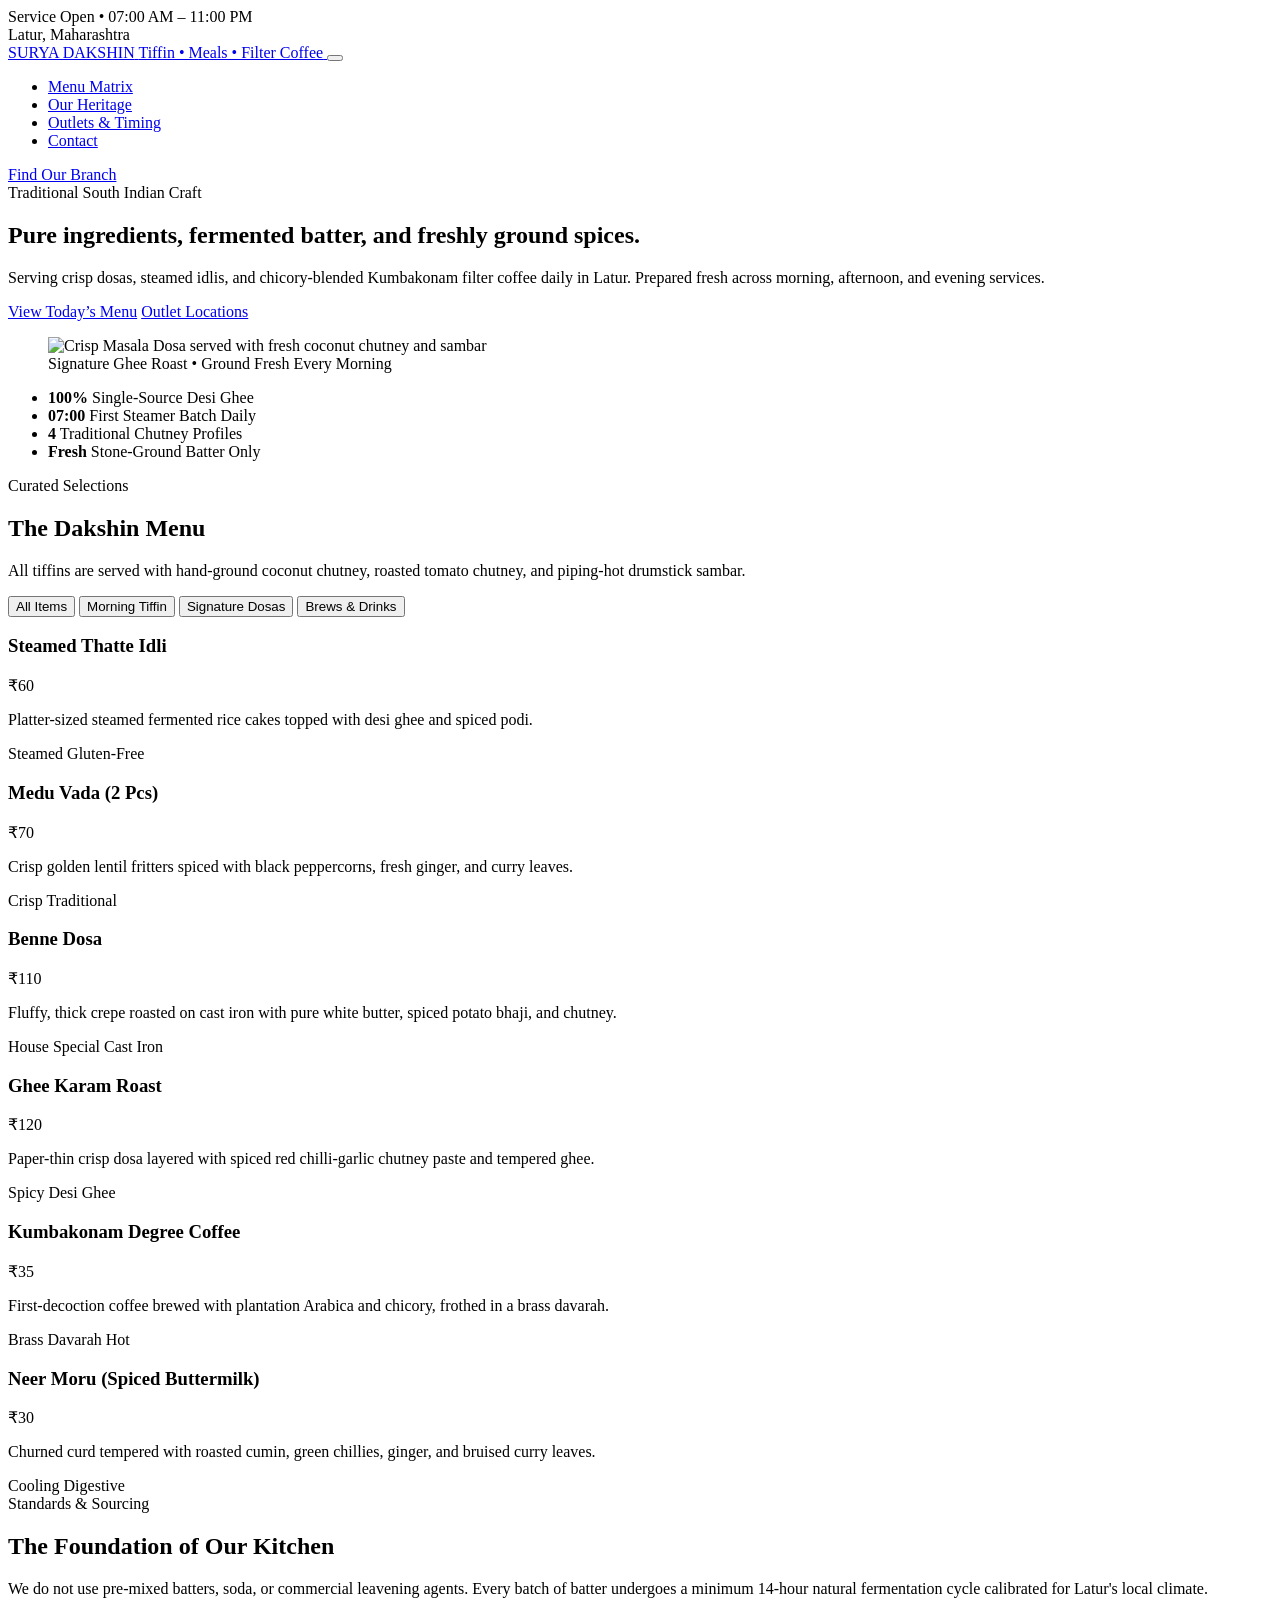
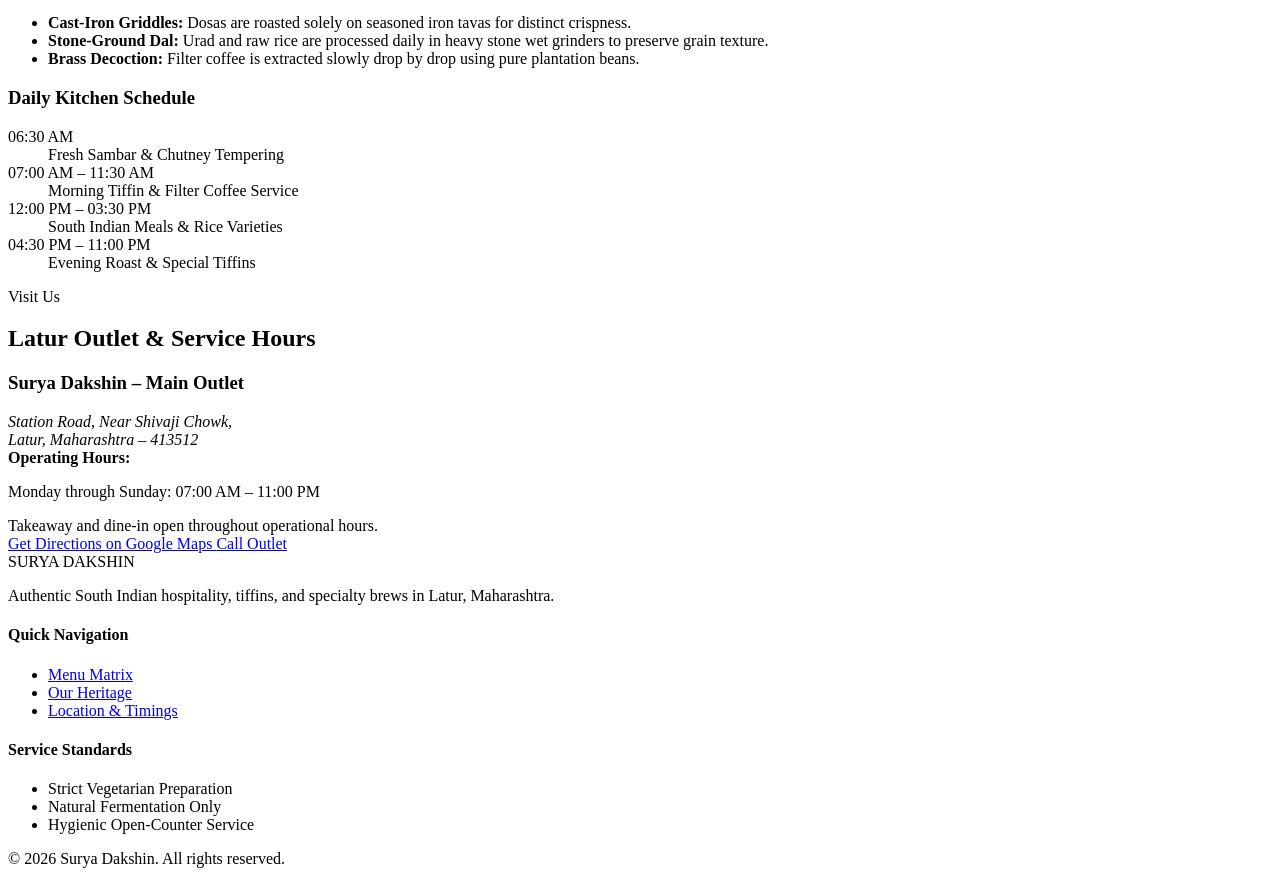
==== index.html @ be46cb94 "feat(layout): complete semantic html skeleton for Surya Dakshin" ====
<!DOCTYPE html>
<html lang="en">
<head>
  <meta charset="UTF-8">
  <meta name="viewport" content="width=device-width, initial-scale=1.0">
  <meta name="description" content="Surya Dakshin - Authentic South Indian dining, freshly brewed filter coffee, and traditional breakfast classics in Latur.">
  <title>Surya Dakshin | Authentic South Indian Cuisine | Latur</title>
  <link rel="stylesheet" href="css/style.css">
</head>
<body>
  <aside class="top-bar" aria-label="Operating announcement">
    <div class="container top-bar-inner">
      <div class="status-indicator">
        <span class="status-indicator-dot" aria-hidden="true"></span>
        <span class="status-indicator-label">Service Open &bull; 07:00 AM &ndash; 11:00 PM</span>
      </div>
      <div class="quick-contact">
        <span class="location-badge">Latur, Maharashtra</span>
      </div>
    </div>
  </aside>

  <header class="primary-header" id="masthead">
    <div class="container header-inner">
      <a href="#" class="brand" aria-label="Surya Dakshin - Home">
        <span class="brand-title">SURYA DAKSHIN</span>
        <span class="brand-tagline">Tiffin &bull; Meals &bull; Filter Coffee</span>
      </a>

      <button class="nav-toggle" id="navToggle" aria-expanded="false" aria-controls="primaryNav" aria-label="Toggle navigation menu">
        <span class="nav-toggle-line"></span>
        <span class="nav-toggle-line"></span>
      </button>

      <nav class="primary-nav" id="primaryNav" aria-label="Primary site navigation">
        <ul class="nav-list">
          <li class="nav-item"><a href="#menu" class="nav-link">Menu Matrix</a></li>
          <li class="nav-item"><a href="#tradition" class="nav-link">Our Heritage</a></li>
          <li class="nav-item"><a href="#outlets" class="nav-link">Outlets &amp; Timing</a></li>
          <li class="nav-item"><a href="#contact" class="nav-link">Contact</a></li>
        </ul>
      </nav>

      <div class="header-action">
        <a href="#outlets" class="btn btn-secondary">Find Our Branch</a>
      </div>
    </div>
  </header>

  <main id="main-content">
    <section class="hero-section" aria-labelledby="hero-heading">
      <div class="container hero-grid">
        <div class="hero-content">
          <span class="section-kicker">Traditional South Indian Craft</span>
          <h1 id="hero-heading" class="hero-heading">
            Pure ingredients, fermented batter, and freshly ground spices.
          </h1>
          <p class="hero-summary">
            Serving crisp dosas, steamed idlis, and chicory-blended Kumbakonam filter coffee daily in Latur. Prepared fresh across morning, afternoon, and evening services.
          </p>
          <div class="hero-cta-group">
            <a href="#menu" class="btn btn-primary">View Today&rsquo;s Menu</a>
            <a href="#outlets" class="btn btn-outline">Outlet Locations</a>
          </div>
        </div>

        <div class="hero-visual">
          <figure class="hero-image-wrapper">
            <img 
              src="assets/images/hero-dosa.jpg" 
              alt="Crisp Masala Dosa served with fresh coconut chutney and sambar" 
              class="hero-media"
              loading="eager"
            >
            <figcaption class="hero-caption">Signature Ghee Roast &bull; Ground Fresh Every Morning</figcaption>
          </figure>
        </div>
      </div>
    </section>

    <section class="metrics-strip" aria-label="Operational benchmarks">
      <div class="container">
        <ul class="metrics-grid">
          <li class="metric-card">
            <strong class="metric-value">100%</strong>
            <span class="metric-label">Single-Source Desi Ghee</span>
          </li>
          <li class="metric-card">
            <strong class="metric-value">07:00</strong>
            <span class="metric-label">First Steamer Batch Daily</span>
          </li>
          <li class="metric-card">
            <strong class="metric-value">4</strong>
            <span class="metric-label">Traditional Chutney Profiles</span>
          </li>
          <li class="metric-card">
            <strong class="metric-value">Fresh</strong>
            <span class="metric-label">Stone-Ground Batter Only</span>
          </li>
        </ul>
      </div>
    </section>

    <section class="menu-section" id="menu" aria-labelledby="menu-heading">
      <div class="container">
        <div class="section-header">
          <span class="section-kicker">Curated Selections</span>
          <h2 id="menu-heading" class="section-title">The Dakshin Menu</h2>
          <p class="section-description">
            All tiffins are served with hand-ground coconut chutney, roasted tomato chutney, and piping-hot drumstick sambar.
          </p>
        </div>

        <div class="menu-controls" role="tablist" aria-label="Menu category filters">
          <button class="filter-btn is-active" role="tab" aria-selected="true" data-filter="all">All Items</button>
          <button class="filter-btn" role="tab" aria-selected="false" data-filter="tiffin">Morning Tiffin</button>
          <button class="filter-btn" role="tab" aria-selected="false" data-filter="dosas">Signature Dosas</button>
          <button class="filter-btn" role="tab" aria-selected="false" data-filter="beverages">Brews &amp; Drinks</button>
        </div>

        <div class="menu-grid" id="menuGrid">
          <article class="menu-item-card" data-category="tiffin">
            <div class="menu-item-header">
              <h3 class="menu-item-name">Steamed Thatte Idli</h3>
              <span class="menu-item-price">&#8377;60</span>
            </div>
            <p class="menu-item-description">
              Platter-sized steamed fermented rice cakes topped with desi ghee and spiced podi.
            </p>
            <div class="menu-item-meta">
              <span class="tag">Steamed</span>
              <span class="tag">Gluten-Free</span>
            </div>
          </article>

          <article class="menu-item-card" data-category="tiffin">
            <div class="menu-item-header">
              <h3 class="menu-item-name">Medu Vada (2 Pcs)</h3>
              <span class="menu-item-price">&#8377;70</span>
            </div>
            <p class="menu-item-description">
              Crisp golden lentil fritters spiced with black peppercorns, fresh ginger, and curry leaves.
            </p>
            <div class="menu-item-meta">
              <span class="tag">Crisp</span>
              <span class="tag">Traditional</span>
            </div>
          </article>

          <article class="menu-item-card" data-category="dosas">
            <div class="menu-item-header">
              <h3 class="menu-item-name">Benne Dosa</h3>
              <span class="menu-item-price">&#8377;110</span>
            </div>
            <p class="menu-item-description">
              Fluffy, thick crepe roasted on cast iron with pure white butter, spiced potato bhaji, and chutney.
            </p>
            <div class="menu-item-meta">
              <span class="tag">House Special</span>
              <span class="tag">Cast Iron</span>
            </div>
          </article>

          <article class="menu-item-card" data-category="dosas">
            <div class="menu-item-header">
              <h3 class="menu-item-name">Ghee Karam Roast</h3>
              <span class="menu-item-price">&#8377;120</span>
            </div>
            <p class="menu-item-description">
              Paper-thin crisp dosa layered with spiced red chilli-garlic chutney paste and tempered ghee.
            </p>
            <div class="menu-item-meta">
              <span class="tag">Spicy</span>
              <span class="tag">Desi Ghee</span>
            </div>
          </article>

          <article class="menu-item-card" data-category="beverages">
            <div class="menu-item-header">
              <h3 class="menu-item-name">Kumbakonam Degree Coffee</h3>
              <span class="menu-item-price">&#8377;35</span>
            </div>
            <p class="menu-item-description">
              First-decoction coffee brewed with plantation Arabica and chicory, frothed in a brass davarah.
            </p>
            <div class="menu-item-meta">
              <span class="tag">Brass Davarah</span>
              <span class="tag">Hot</span>
            </div>
          </article>

          <article class="menu-item-card" data-category="beverages">
            <div class="menu-item-header">
              <h3 class="menu-item-name">Neer Moru (Spiced Buttermilk)</h3>
              <span class="menu-item-price">&#8377;30</span>
            </div>
            <p class="menu-item-description">
              Churned curd tempered with roasted cumin, green chillies, ginger, and bruised curry leaves.
            </p>
            <div class="menu-item-meta">
              <span class="tag">Cooling</span>
              <span class="tag">Digestive</span>
            </div>
          </article>
        </div>
      </div>
    </section>

    <section class="heritage-section" id="tradition" aria-labelledby="heritage-heading">
      <div class="container heritage-grid">
        <div class="heritage-text">
          <span class="section-kicker">Standards &amp; Sourcing</span>
          <h2 id="heritage-heading" class="section-title">The Foundation of Our Kitchen</h2>
          <p>
            We do not use pre-mixed batters, soda, or commercial leavening agents. Every batch of batter undergoes a minimum 14-hour natural fermentation cycle calibrated for Latur's local climate.
          </p>
          <ul class="heritage-specs">
            <li>
              <strong>Cast-Iron Griddles:</strong> Dosas are roasted solely on seasoned iron tavas for distinct crispness.
            </li>
            <li>
              <strong>Stone-Ground Dal:</strong> Urad and raw rice are processed daily in heavy stone wet grinders to preserve grain texture.
            </li>
            <li>
              <strong>Brass Decoction:</strong> Filter coffee is extracted slowly drop by drop using pure plantation beans.
            </li>
          </ul>
        </div>

        <div class="heritage-card">
          <h3 class="heritage-card-title">Daily Kitchen Schedule</h3>
          <dl class="schedule-list">
            <div class="schedule-entry">
              <dt>06:30 AM</dt>
              <dd>Fresh Sambar &amp; Chutney Tempering</dd>
            </div>
            <div class="schedule-entry">
              <dt>07:00 AM &ndash; 11:30 AM</dt>
              <dd>Morning Tiffin &amp; Filter Coffee Service</dd>
            </div>
            <div class="schedule-entry">
              <dt>12:00 PM &ndash; 03:30 PM</dt>
              <dd>South Indian Meals &amp; Rice Varieties</dd>
            </div>
            <div class="schedule-entry">
              <dt>04:30 PM &ndash; 11:00 PM</dt>
              <dd>Evening Roast &amp; Special Tiffins</dd>
            </div>
          </dl>
        </div>
      </div>
    </section>

    <section class="outlets-section" id="outlets" aria-labelledby="outlets-heading">
      <div class="container">
        <div class="section-header">
          <span class="section-kicker">Visit Us</span>
          <h2 id="outlets-heading" class="section-title">Latur Outlet &amp; Service Hours</h2>
        </div>

        <div class="outlet-card">
          <div class="outlet-details">
            <h3 class="outlet-name">Surya Dakshin &ndash; Main Outlet</h3>
            <address class="outlet-address">
              Station Road, Near Shivaji Chowk,<br>
              Latur, Maharashtra &ndash; 413512
            </address>

            <div class="outlet-timings">
              <strong>Operating Hours:</strong>
              <p>Monday through Sunday: 07:00 AM &ndash; 11:00 PM</p>
              <span class="outlet-note">Takeaway and dine-in open throughout operational hours.</span>
            </div>

            <div class="outlet-actions">
              <a href="https://maps.google.com" target="_blank" rel="noopener noreferrer" class="btn btn-secondary">
                Get Directions on Google Maps
              </a>
              <a href="tel:+910000000000" class="btn btn-outline">
                Call Outlet
              </a>
            </div>
          </div>
        </div>
      </div>
    </section>
  </main>

  <footer class="site-footer" id="contact">
    <div class="container footer-grid">
      <div class="footer-column">
        <span class="footer-brand">SURYA DAKSHIN</span>
        <p class="footer-copy">
          Authentic South Indian hospitality, tiffins, and specialty brews in Latur, Maharashtra.
        </p>
      </div>

      <div class="footer-column">
        <h4 class="footer-heading">Quick Navigation</h4>
        <ul class="footer-links">
          <li><a href="#menu">Menu Matrix</a></li>
          <li><a href="#tradition">Our Heritage</a></li>
          <li><a href="#outlets">Location &amp; Timings</a></li>
        </ul>
      </div>

      <div class="footer-column">
        <h4 class="footer-heading">Service Standards</h4>
        <ul class="footer-links">
          <li>Strict Vegetarian Preparation</li>
          <li>Natural Fermentation Only</li>
          <li>Hygienic Open-Counter Service</li>
        </ul>
      </div>
    </div>

    <div class="container footer-bottom">
      <p>&copy; 2026 Surya Dakshin. All rights reserved.</p>
    </div>
  </footer>

  <script src="js/main.js"></script>
</body>
</html>
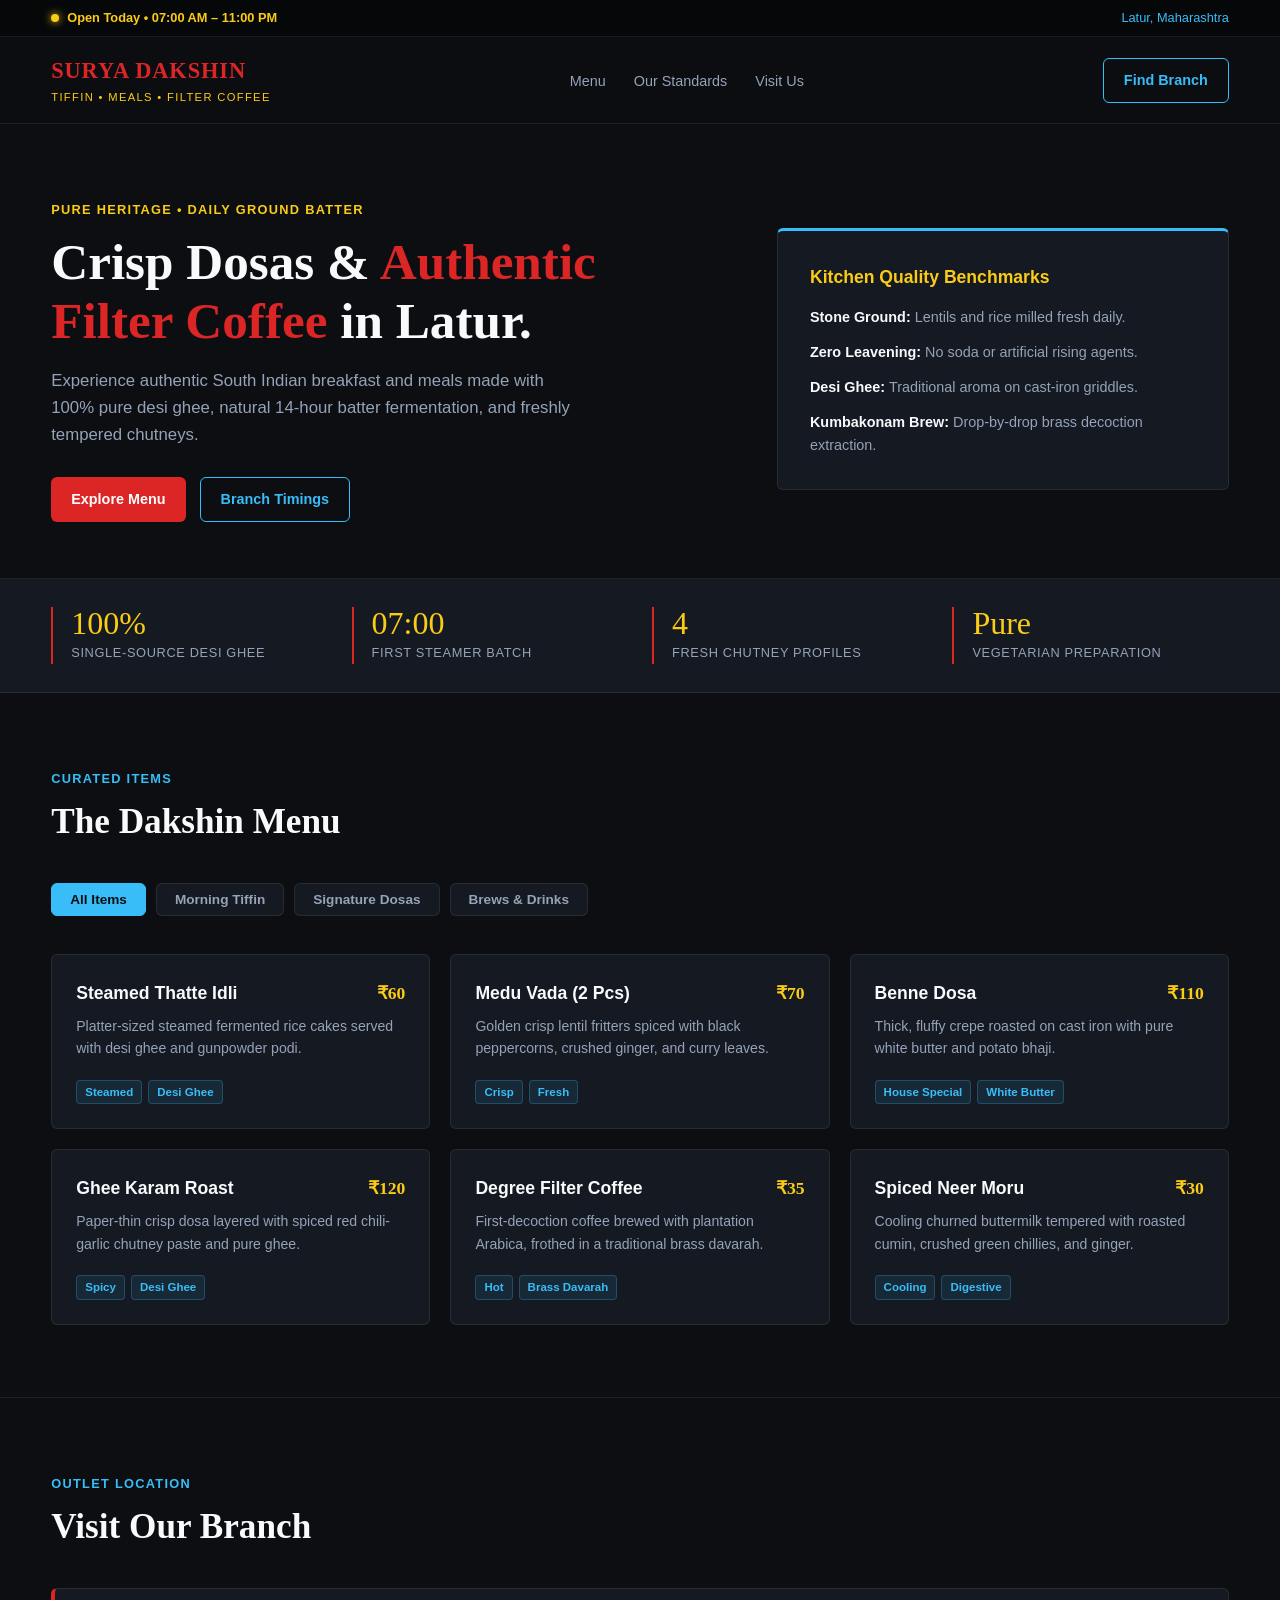
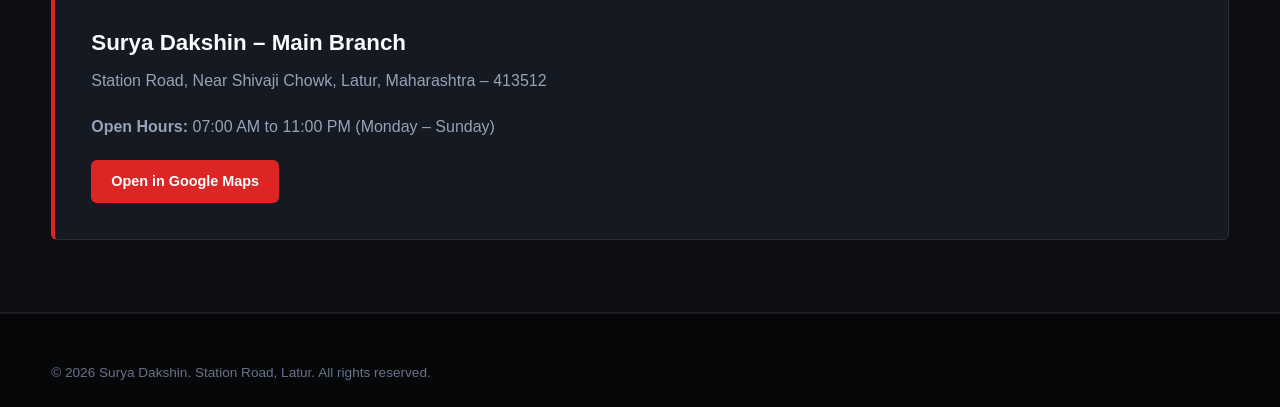
==== commit e5be7275: "style: apply red, sky blue, and yellow palette with modular card layout" ====
--- a/index.html
+++ b/index.html
@@ -3,319 +3,185 @@
 <head>
   <meta charset="UTF-8">
   <meta name="viewport" content="width=device-width, initial-scale=1.0">
-  <meta name="description" content="Surya Dakshin - Authentic South Indian dining, freshly brewed filter coffee, and traditional breakfast classics in Latur.">
   <title>Surya Dakshin | Authentic South Indian Cuisine | Latur</title>
   <link rel="stylesheet" href="css/style.css">
 </head>
 <body>
-  <aside class="top-bar" aria-label="Operating announcement">
+
+  <!-- Top Announcement Bar -->
+  <aside class="top-bar">
     <div class="container top-bar-inner">
-      <div class="status-indicator">
-        <span class="status-indicator-dot" aria-hidden="true"></span>
-        <span class="status-indicator-label">Service Open &bull; 07:00 AM &ndash; 11:00 PM</span>
+      <div class="status-badge">
+        <span class="status-dot"></span>
+        <span>Open Today &bull; 07:00 AM &ndash; 11:00 PM</span>
       </div>
-      <div class="quick-contact">
-        <span class="location-badge">Latur, Maharashtra</span>
-      </div>
+      <span class="location-tag">Latur, Maharashtra</span>
     </div>
   </aside>
 
-  <header class="primary-header" id="masthead">
+  <!-- Site Header -->
+  <header class="site-header" id="masthead">
     <div class="container header-inner">
-      <a href="#" class="brand" aria-label="Surya Dakshin - Home">
+      <a href="#" class="brand">
         <span class="brand-title">SURYA DAKSHIN</span>
-        <span class="brand-tagline">Tiffin &bull; Meals &bull; Filter Coffee</span>
+        <span class="brand-subtitle">Tiffin &bull; Meals &bull; Filter Coffee</span>
       </a>
 
-      <button class="nav-toggle" id="navToggle" aria-expanded="false" aria-controls="primaryNav" aria-label="Toggle navigation menu">
-        <span class="nav-toggle-line"></span>
-        <span class="nav-toggle-line"></span>
-      </button>
+      <ul class="nav-links" id="primaryNav">
+        <li><a href="#menu">Menu</a></li>
+        <li><a href="#standards">Our Standards</a></li>
+        <li><a href="#location">Visit Us</a></li>
+      </ul>
 
-      <nav class="primary-nav" id="primaryNav" aria-label="Primary site navigation">
-        <ul class="nav-list">
-          <li class="nav-item"><a href="#menu" class="nav-link">Menu Matrix</a></li>
-          <li class="nav-item"><a href="#tradition" class="nav-link">Our Heritage</a></li>
-          <li class="nav-item"><a href="#outlets" class="nav-link">Outlets &amp; Timing</a></li>
-          <li class="nav-item"><a href="#contact" class="nav-link">Contact</a></li>
-        </ul>
-      </nav>
-
-      <div class="header-action">
-        <a href="#outlets" class="btn btn-secondary">Find Our Branch</a>
-      </div>
+      <a href="#location" class="btn btn-outline-sky">Find Branch</a>
     </div>
   </header>
 
-  <main id="main-content">
-    <section class="hero-section" aria-labelledby="hero-heading">
+  <main>
+    <!-- Hero Section -->
+    <section class="hero">
       <div class="container hero-grid">
-        <div class="hero-content">
-          <span class="section-kicker">Traditional South Indian Craft</span>
-          <h1 id="hero-heading" class="hero-heading">
-            Pure ingredients, fermented batter, and freshly ground spices.
-          </h1>
-          <p class="hero-summary">
-            Serving crisp dosas, steamed idlis, and chicory-blended Kumbakonam filter coffee daily in Latur. Prepared fresh across morning, afternoon, and evening services.
+        <div class="hero-text">
+          <span class="hero-tag">Pure Heritage &bull; Daily Ground Batter</span>
+          <h1>Crisp Dosas &amp; <span>Authentic Filter Coffee</span> in Latur.</h1>
+          <p>
+            Experience authentic South Indian breakfast and meals made with 100% pure desi ghee, natural 14-hour batter fermentation, and freshly tempered chutneys.
           </p>
-          <div class="hero-cta-group">
-            <a href="#menu" class="btn btn-primary">View Today&rsquo;s Menu</a>
-            <a href="#outlets" class="btn btn-outline">Outlet Locations</a>
+          <div class="hero-actions">
+            <a href="#menu" class="btn btn-red">Explore Menu</a>
+            <a href="#location" class="btn btn-outline-sky">Branch Timings</a>
           </div>
         </div>
 
-        <div class="hero-visual">
-          <figure class="hero-image-wrapper">
-            <img 
-              src="assets/images/hero-dosa.jpg" 
-              alt="Crisp Masala Dosa served with fresh coconut chutney and sambar" 
-              class="hero-media"
-              loading="eager"
-            >
-            <figcaption class="hero-caption">Signature Ghee Roast &bull; Ground Fresh Every Morning</figcaption>
-          </figure>
+        <div class="hero-card">
+          <h3>Kitchen Quality Benchmarks</h3>
+          <ul>
+            <li><strong>Stone Ground:</strong> Lentils and rice milled fresh daily.</li>
+            <li><strong>Zero Leavening:</strong> No soda or artificial rising agents.</li>
+            <li><strong>Desi Ghee:</strong> Traditional aroma on cast-iron griddles.</li>
+            <li><strong>Kumbakonam Brew:</strong> Drop-by-drop brass decoction extraction.</li>
+          </ul>
         </div>
       </div>
     </section>
 
-    <section class="metrics-strip" aria-label="Operational benchmarks">
-      <div class="container">
-        <ul class="metrics-grid">
-          <li class="metric-card">
-            <strong class="metric-value">100%</strong>
-            <span class="metric-label">Single-Source Desi Ghee</span>
-          </li>
-          <li class="metric-card">
-            <strong class="metric-value">07:00</strong>
-            <span class="metric-label">First Steamer Batch Daily</span>
-          </li>
-          <li class="metric-card">
-            <strong class="metric-value">4</strong>
-            <span class="metric-label">Traditional Chutney Profiles</span>
-          </li>
-          <li class="metric-card">
-            <strong class="metric-value">Fresh</strong>
-            <span class="metric-label">Stone-Ground Batter Only</span>
-          </li>
-        </ul>
+    <!-- Metrics Strip -->
+    <section class="metrics">
+      <div class="container metrics-grid">
+        <div class="metric-item">
+          <span class="metric-num">100%</span>
+          <span class="metric-label">Single-Source Desi Ghee</span>
+        </div>
+        <div class="metric-item">
+          <span class="metric-num">07:00</span>
+          <span class="metric-label">First Steamer Batch</span>
+        </div>
+        <div class="metric-item">
+          <span class="metric-num">4</span>
+          <span class="metric-label">Fresh Chutney Profiles</span>
+        </div>
+        <div class="metric-item">
+          <span class="metric-num">Pure</span>
+          <span class="metric-label">Vegetarian Preparation</span>
+        </div>
       </div>
     </section>
 
-    <section class="menu-section" id="menu" aria-labelledby="menu-heading">
+    <!-- Menu Matrix -->
+    <section class="menu" id="menu">
       <div class="container">
-        <div class="section-header">
-          <span class="section-kicker">Curated Selections</span>
-          <h2 id="menu-heading" class="section-title">The Dakshin Menu</h2>
-          <p class="section-description">
-            All tiffins are served with hand-ground coconut chutney, roasted tomato chutney, and piping-hot drumstick sambar.
-          </p>
+        <div class="section-head">
+          <span class="section-kicker">Curated Items</span>
+          <h2>The Dakshin Menu</h2>
         </div>
 
-        <div class="menu-controls" role="tablist" aria-label="Menu category filters">
-          <button class="filter-btn is-active" role="tab" aria-selected="true" data-filter="all">All Items</button>
-          <button class="filter-btn" role="tab" aria-selected="false" data-filter="tiffin">Morning Tiffin</button>
-          <button class="filter-btn" role="tab" aria-selected="false" data-filter="dosas">Signature Dosas</button>
-          <button class="filter-btn" role="tab" aria-selected="false" data-filter="beverages">Brews &amp; Drinks</button>
+        <!-- Filter Pills -->
+        <div class="filter-bar">
+          <button class="filter-pill is-active" data-filter="all">All Items</button>
+          <button class="filter-pill" data-filter="tiffin">Morning Tiffin</button>
+          <button class="filter-pill" data-filter="dosas">Signature Dosas</button>
+          <button class="filter-pill" data-filter="beverages">Brews &amp; Drinks</button>
         </div>
 
+        <!-- Menu Cards Grid -->
         <div class="menu-grid" id="menuGrid">
-          <article class="menu-item-card" data-category="tiffin">
-            <div class="menu-item-header">
-              <h3 class="menu-item-name">Steamed Thatte Idli</h3>
-              <span class="menu-item-price">&#8377;60</span>
+          <article class="item-card" data-category="tiffin">
+            <div class="item-top">
+              <h3 class="item-title">Steamed Thatte Idli</h3>
+              <span class="item-price">&#8377;60</span>
             </div>
-            <p class="menu-item-description">
-              Platter-sized steamed fermented rice cakes topped with desi ghee and spiced podi.
-            </p>
-            <div class="menu-item-meta">
-              <span class="tag">Steamed</span>
-              <span class="tag">Gluten-Free</span>
-            </div>
+            <p class="item-desc">Platter-sized steamed fermented rice cakes served with desi ghee and gunpowder podi.</p>
+            <div class="badge-row"><span class="badge">Steamed</span><span class="badge">Desi Ghee</span></div>
           </article>
 
-          <article class="menu-item-card" data-category="tiffin">
-            <div class="menu-item-header">
-              <h3 class="menu-item-name">Medu Vada (2 Pcs)</h3>
-              <span class="menu-item-price">&#8377;70</span>
+          <article class="item-card" data-category="tiffin">
+            <div class="item-top">
+              <h3 class="item-title">Medu Vada (2 Pcs)</h3>
+              <span class="item-price">&#8377;70</span>
             </div>
-            <p class="menu-item-description">
-              Crisp golden lentil fritters spiced with black peppercorns, fresh ginger, and curry leaves.
-            </p>
-            <div class="menu-item-meta">
-              <span class="tag">Crisp</span>
-              <span class="tag">Traditional</span>
-            </div>
+            <p class="item-desc">Golden crisp lentil fritters spiced with black peppercorns, crushed ginger, and curry leaves.</p>
+            <div class="badge-row"><span class="badge">Crisp</span><span class="badge">Fresh</span></div>
           </article>
 
-          <article class="menu-item-card" data-category="dosas">
-            <div class="menu-item-header">
-              <h3 class="menu-item-name">Benne Dosa</h3>
-              <span class="menu-item-price">&#8377;110</span>
+          <article class="item-card" data-category="dosas">
+            <div class="item-top">
+              <h3 class="item-title">Benne Dosa</h3>
+              <span class="item-price">&#8377;110</span>
             </div>
-            <p class="menu-item-description">
-              Fluffy, thick crepe roasted on cast iron with pure white butter, spiced potato bhaji, and chutney.
-            </p>
-            <div class="menu-item-meta">
-              <span class="tag">House Special</span>
-              <span class="tag">Cast Iron</span>
-            </div>
+            <p class="item-desc">Thick, fluffy crepe roasted on cast iron with pure white butter and potato bhaji.</p>
+            <div class="badge-row"><span class="badge">House Special</span><span class="badge">White Butter</span></div>
           </article>
 
-          <article class="menu-item-card" data-category="dosas">
-            <div class="menu-item-header">
-              <h3 class="menu-item-name">Ghee Karam Roast</h3>
-              <span class="menu-item-price">&#8377;120</span>
+          <article class="item-card" data-category="dosas">
+            <div class="item-top">
+              <h3 class="item-title">Ghee Karam Roast</h3>
+              <span class="item-price">&#8377;120</span>
             </div>
-            <p class="menu-item-description">
-              Paper-thin crisp dosa layered with spiced red chilli-garlic chutney paste and tempered ghee.
-            </p>
-            <div class="menu-item-meta">
-              <span class="tag">Spicy</span>
-              <span class="tag">Desi Ghee</span>
-            </div>
+            <p class="item-desc">Paper-thin crisp dosa layered with spiced red chili-garlic chutney paste and pure ghee.</p>
+            <div class="badge-row"><span class="badge">Spicy</span><span class="badge">Desi Ghee</span></div>
           </article>
 
-          <article class="menu-item-card" data-category="beverages">
-            <div class="menu-item-header">
-              <h3 class="menu-item-name">Kumbakonam Degree Coffee</h3>
-              <span class="menu-item-price">&#8377;35</span>
+          <article class="item-card" data-category="beverages">
+            <div class="item-top">
+              <h3 class="item-title">Degree Filter Coffee</h3>
+              <span class="item-price">&#8377;35</span>
             </div>
-            <p class="menu-item-description">
-              First-decoction coffee brewed with plantation Arabica and chicory, frothed in a brass davarah.
-            </p>
-            <div class="menu-item-meta">
-              <span class="tag">Brass Davarah</span>
-              <span class="tag">Hot</span>
-            </div>
+            <p class="item-desc">First-decoction coffee brewed with plantation Arabica, frothed in a traditional brass davarah.</p>
+            <div class="badge-row"><span class="badge">Hot</span><span class="badge">Brass Davarah</span></div>
           </article>
 
-          <article class="menu-item-card" data-category="beverages">
-            <div class="menu-item-header">
-              <h3 class="menu-item-name">Neer Moru (Spiced Buttermilk)</h3>
-              <span class="menu-item-price">&#8377;30</span>
+          <article class="item-card" data-category="beverages">
+            <div class="item-top">
+              <h3 class="item-title">Spiced Neer Moru</h3>
+              <span class="item-price">&#8377;30</span>
             </div>
-            <p class="menu-item-description">
-              Churned curd tempered with roasted cumin, green chillies, ginger, and bruised curry leaves.
-            </p>
-            <div class="menu-item-meta">
-              <span class="tag">Cooling</span>
-              <span class="tag">Digestive</span>
-            </div>
+            <p class="item-desc">Cooling churned buttermilk tempered with roasted cumin, crushed green chillies, and ginger.</p>
+            <div class="badge-row"><span class="badge">Cooling</span><span class="badge">Digestive</span></div>
           </article>
         </div>
       </div>
     </section>
 
-    <section class="heritage-section" id="tradition" aria-labelledby="heritage-heading">
-      <div class="container heritage-grid">
-        <div class="heritage-text">
-          <span class="section-kicker">Standards &amp; Sourcing</span>
-          <h2 id="heritage-heading" class="section-title">The Foundation of Our Kitchen</h2>
-          <p>
-            We do not use pre-mixed batters, soda, or commercial leavening agents. Every batch of batter undergoes a minimum 14-hour natural fermentation cycle calibrated for Latur's local climate.
-          </p>
-          <ul class="heritage-specs">
-            <li>
-              <strong>Cast-Iron Griddles:</strong> Dosas are roasted solely on seasoned iron tavas for distinct crispness.
-            </li>
-            <li>
-              <strong>Stone-Ground Dal:</strong> Urad and raw rice are processed daily in heavy stone wet grinders to preserve grain texture.
-            </li>
-            <li>
-              <strong>Brass Decoction:</strong> Filter coffee is extracted slowly drop by drop using pure plantation beans.
-            </li>
-          </ul>
+    <!-- Location & Timings -->
+    <section class="menu" id="location">
+      <div class="container">
+        <div class="section-head">
+          <span class="section-kicker">Outlet Location</span>
+          <h2>Visit Our Branch</h2>
         </div>
-
-        <div class="heritage-card">
-          <h3 class="heritage-card-title">Daily Kitchen Schedule</h3>
-          <dl class="schedule-list">
-            <div class="schedule-entry">
-              <dt>06:30 AM</dt>
-              <dd>Fresh Sambar &amp; Chutney Tempering</dd>
-            </div>
-            <div class="schedule-entry">
-              <dt>07:00 AM &ndash; 11:30 AM</dt>
-              <dd>Morning Tiffin &amp; Filter Coffee Service</dd>
-            </div>
-            <div class="schedule-entry">
-              <dt>12:00 PM &ndash; 03:30 PM</dt>
-              <dd>South Indian Meals &amp; Rice Varieties</dd>
-            </div>
-            <div class="schedule-entry">
-              <dt>04:30 PM &ndash; 11:00 PM</dt>
-              <dd>Evening Roast &amp; Special Tiffins</dd>
-            </div>
-          </dl>
-        </div>
-      </div>
-    </section>
-
-    <section class="outlets-section" id="outlets" aria-labelledby="outlets-heading">
-      <div class="container">
-        <div class="section-header">
-          <span class="section-kicker">Visit Us</span>
-          <h2 id="outlets-heading" class="section-title">Latur Outlet &amp; Service Hours</h2>
-        </div>
-
-        <div class="outlet-card">
-          <div class="outlet-details">
-            <h3 class="outlet-name">Surya Dakshin &ndash; Main Outlet</h3>
-            <address class="outlet-address">
-              Station Road, Near Shivaji Chowk,<br>
-              Latur, Maharashtra &ndash; 413512
-            </address>
-
-            <div class="outlet-timings">
-              <strong>Operating Hours:</strong>
-              <p>Monday through Sunday: 07:00 AM &ndash; 11:00 PM</p>
-              <span class="outlet-note">Takeaway and dine-in open throughout operational hours.</span>
-            </div>
-
-            <div class="outlet-actions">
-              <a href="https://maps.google.com" target="_blank" rel="noopener noreferrer" class="btn btn-secondary">
-                Get Directions on Google Maps
-              </a>
-              <a href="tel:+910000000000" class="btn btn-outline">
-                Call Outlet
-              </a>
-            </div>
-          </div>
+        <div class="outlet-box">
+          <h3>Surya Dakshin &ndash; Main Branch</h3>
+          <p>Station Road, Near Shivaji Chowk, Latur, Maharashtra &ndash; 413512</p>
+          <p><strong>Open Hours:</strong> 07:00 AM to 11:00 PM (Monday &ndash; Sunday)</p>
+          <a href="https://maps.google.com" target="_blank" rel="noopener noreferrer" class="btn btn-red">Open in Google Maps</a>
         </div>
       </div>
     </section>
   </main>
 
-  <footer class="site-footer" id="contact">
-    <div class="container footer-grid">
-      <div class="footer-column">
-        <span class="footer-brand">SURYA DAKSHIN</span>
-        <p class="footer-copy">
-          Authentic South Indian hospitality, tiffins, and specialty brews in Latur, Maharashtra.
-        </p>
-      </div>
-
-      <div class="footer-column">
-        <h4 class="footer-heading">Quick Navigation</h4>
-        <ul class="footer-links">
-          <li><a href="#menu">Menu Matrix</a></li>
-          <li><a href="#tradition">Our Heritage</a></li>
-          <li><a href="#outlets">Location &amp; Timings</a></li>
-        </ul>
-      </div>
-
-      <div class="footer-column">
-        <h4 class="footer-heading">Service Standards</h4>
-        <ul class="footer-links">
-          <li>Strict Vegetarian Preparation</li>
-          <li>Natural Fermentation Only</li>
-          <li>Hygienic Open-Counter Service</li>
-        </ul>
-      </div>
-    </div>
-
-    <div class="container footer-bottom">
-      <p>&copy; 2026 Surya Dakshin. All rights reserved.</p>
+  <footer class="site-footer">
+    <div class="container">
+      <p>&copy; 2026 Surya Dakshin. Station Road, Latur. All rights reserved.</p>
     </div>
   </footer>
 
--- a/css/style.css
+++ b/css/style.css
@@ -0,0 +1,472 @@
+/* ==========================================================================
+   1. BRAND TOKENS (RED, SKY BLUE, YELLOW)
+   ========================================================================== */
+:root {
+  /* Brand Core Colors */
+  --brand-red: #dc2626;
+  --brand-red-dark: #b91c1c;
+  --brand-skyblue: #38bdf8;
+  --brand-skyblue-dark: #0284c7;
+  --brand-yellow: #facc15;
+  --brand-yellow-dark: #eab308;
+
+  /* Surfaces & High-Contrast Backgrounds */
+  --surface-base: #0c0e12;
+  --surface-card: #151921;
+  --surface-raised: #1e2430;
+
+  /* Text Colors */
+  --text-main: #f8fafc;
+  --text-muted: #94a3b8;
+  --text-dim: #64748b;
+
+  /* Structural Borders */
+  --border-line: rgba(255, 255, 255, 0.08);
+  --border-active: var(--brand-skyblue);
+
+  /* Typography & Layout */
+  --font-sans: -apple-system, BlinkMacSystemFont, "Segoe UI", Roboto, sans-serif;
+  --font-serif: "Charter", "Cambria", Georgia, serif;
+  --max-width: 1200px;
+  --radius: 6px;
+  --transition: 0.2s ease-in-out;
+}
+
+/* ==========================================================================
+   2. RESET & BASE LAYOUT
+   ========================================================================== */
+*, *::before, *::after {
+  box-sizing: border-box;
+  margin: 0;
+  padding: 0;
+}
+
+body {
+  background-color: var(--surface-base);
+  color: var(--text-main);
+  font-family: var(--font-sans);
+  line-height: 1.6;
+}
+
+.container {
+  width: 92%;
+  max-width: var(--max-width);
+  margin: 0 auto;
+}
+
+a {
+  color: inherit;
+  text-decoration: none;
+}
+
+/* ==========================================================================
+   3. HEADER & STATUS BAR
+   ========================================================================== */
+.top-bar {
+  background-color: #060709;
+  border-bottom: 1px solid var(--border-line);
+  padding: 8px 0;
+  font-size: 0.8rem;
+}
+
+.top-bar-inner {
+  display: flex;
+  justify-content: space-between;
+  align-items: center;
+}
+
+.status-badge {
+  display: flex;
+  align-items: center;
+  gap: 8px;
+  color: var(--brand-yellow);
+  font-weight: 600;
+}
+
+.status-dot {
+  width: 8px;
+  height: 8px;
+  border-radius: 50%;
+  background: var(--brand-yellow);
+  box-shadow: 0 0 8px var(--brand-yellow);
+}
+
+.location-tag {
+  color: var(--brand-skyblue);
+  font-weight: 500;
+}
+
+.site-header {
+  position: sticky;
+  top: 0;
+  background: rgba(12, 14, 18, 0.95);
+  backdrop-filter: blur(12px);
+  border-bottom: 1px solid var(--border-line);
+  padding: 16px 0;
+  z-index: 50;
+}
+
+.header-inner {
+  display: flex;
+  justify-content: space-between;
+  align-items: center;
+}
+
+.brand-title {
+  font-family: var(--font-serif);
+  font-size: 1.4rem;
+  font-weight: 700;
+  color: var(--brand-red);
+  letter-spacing: 0.04em;
+}
+
+.brand-subtitle {
+  display: block;
+  font-size: 0.7rem;
+  color: var(--brand-yellow);
+  text-transform: uppercase;
+  letter-spacing: 0.12em;
+}
+
+.nav-links {
+  display: flex;
+  gap: 28px;
+  list-style: none;
+}
+
+.nav-links a {
+  font-size: 0.9rem;
+  color: var(--text-muted);
+  transition: color var(--transition);
+}
+
+.nav-links a:hover {
+  color: var(--brand-skyblue);
+}
+
+/* Hamburger */
+.nav-toggle {
+  display: none;
+  background: none;
+  border: none;
+  cursor: pointer;
+  flex-direction: column;
+  gap: 5px;
+}
+
+.nav-toggle span {
+  display: block;
+  width: 22px;
+  height: 2px;
+  background: var(--text-main);
+}
+
+/* ==========================================================================
+   4. BUTTONS
+   ========================================================================== */
+.btn {
+  display: inline-flex;
+  align-items: center;
+  padding: 10px 20px;
+  font-size: 0.9rem;
+  font-weight: 600;
+  border-radius: var(--radius);
+  transition: var(--transition);
+}
+
+.btn-red {
+  background-color: var(--brand-red);
+  color: #fff;
+}
+
+.btn-red:hover {
+  background-color: var(--brand-red-dark);
+}
+
+.btn-outline-sky {
+  border: 1px solid var(--brand-skyblue);
+  color: var(--brand-skyblue);
+}
+
+.btn-outline-sky:hover {
+  background-color: var(--brand-skyblue);
+  color: #0c0e12;
+}
+
+/* ==========================================================================
+   5. HERO & HIGHLIGHTS
+   ========================================================================== */
+.hero {
+  padding: 72px 0 56px;
+  border-bottom: 1px solid var(--border-line);
+}
+
+.hero-grid {
+  display: grid;
+  grid-template-columns: 1.2fr 0.8fr;
+  align-items: center;
+  gap: 48px;
+}
+
+.hero-tag {
+  display: inline-block;
+  color: var(--brand-yellow);
+  font-size: 0.8rem;
+  font-weight: 700;
+  text-transform: uppercase;
+  letter-spacing: 0.1em;
+  margin-bottom: 12px;
+}
+
+.hero h1 {
+  font-family: var(--font-serif);
+  font-size: clamp(2.2rem, 4vw, 3.4rem);
+  line-height: 1.15;
+  color: var(--text-main);
+  margin-bottom: 18px;
+}
+
+.hero h1 span {
+  color: var(--brand-red);
+}
+
+.hero p {
+  color: var(--text-muted);
+  font-size: 1.05rem;
+  margin-bottom: 28px;
+  max-width: 520px;
+}
+
+.hero-actions {
+  display: flex;
+  gap: 14px;
+}
+
+.hero-card {
+  background: var(--surface-card);
+  border: 1px solid var(--border-line);
+  padding: 32px;
+  border-radius: var(--radius);
+  border-top: 3px solid var(--brand-skyblue);
+}
+
+.hero-card h3 {
+  font-size: 1.1rem;
+  color: var(--brand-yellow);
+  margin-bottom: 14px;
+}
+
+.hero-card ul {
+  list-style: none;
+  display: flex;
+  flex-direction: column;
+  gap: 12px;
+  color: var(--text-muted);
+  font-size: 0.9rem;
+}
+
+.hero-card li strong {
+  color: var(--text-main);
+}
+
+/* ==========================================================================
+   6. METRICS STRIP
+   ========================================================================== */
+.metrics {
+  background: var(--surface-card);
+  border-bottom: 1px solid var(--border-line);
+  padding: 28px 0;
+}
+
+.metrics-grid {
+  display: grid;
+  grid-template-columns: repeat(4, 1fr);
+  gap: 24px;
+}
+
+.metric-item {
+  border-left: 2px solid var(--brand-red);
+  padding-left: 18px;
+}
+
+.metric-num {
+  font-family: var(--font-serif);
+  font-size: 2rem;
+  color: var(--brand-yellow);
+  display: block;
+  line-height: 1;
+}
+
+.metric-label {
+  font-size: 0.8rem;
+  color: var(--text-muted);
+  text-transform: uppercase;
+  letter-spacing: 0.05em;
+  margin-top: 4px;
+  display: block;
+}
+
+/* ==========================================================================
+   7. MENU SECTION & FILTER CONTROLS
+   ========================================================================== */
+.menu {
+  padding: 72px 0;
+  border-bottom: 1px solid var(--border-line);
+}
+
+.section-head {
+  margin-bottom: 32px;
+}
+
+.section-kicker {
+  color: var(--brand-skyblue);
+  font-size: 0.8rem;
+  font-weight: 700;
+  text-transform: uppercase;
+  letter-spacing: 0.1em;
+}
+
+.section-head h2 {
+  font-family: var(--font-serif);
+  font-size: 2.2rem;
+  margin-top: 4px;
+}
+
+.filter-bar {
+  display: flex;
+  gap: 10px;
+  margin-bottom: 32px;
+  overflow-x: auto;
+  padding-bottom: 6px;
+}
+
+.filter-pill {
+  background: var(--surface-card);
+  border: 1px solid var(--border-line);
+  color: var(--text-muted);
+  padding: 8px 18px;
+  font-size: 0.85rem;
+  font-weight: 600;
+  border-radius: var(--radius);
+  cursor: pointer;
+  white-space: nowrap;
+  transition: var(--transition);
+}
+
+.filter-pill:hover {
+  border-color: var(--brand-skyblue);
+  color: var(--text-main);
+}
+
+.filter-pill.is-active {
+  background-color: var(--brand-skyblue);
+  border-color: var(--brand-skyblue);
+  color: #0c0e12;
+}
+
+.menu-grid {
+  display: grid;
+  grid-template-columns: repeat(3, 1fr);
+  gap: 20px;
+}
+
+.item-card {
+  background: var(--surface-card);
+  border: 1px solid var(--border-line);
+  padding: 24px;
+  border-radius: var(--radius);
+  display: flex;
+  flex-direction: column;
+  justify-content: space-between;
+  transition: transform var(--transition), border-color var(--transition);
+}
+
+.item-card:hover {
+  border-color: rgba(56, 189, 248, 0.4);
+  transform: translateY(-2px);
+}
+
+.item-top {
+  display: flex;
+  justify-content: space-between;
+  align-items: baseline;
+  margin-bottom: 8px;
+}
+
+.item-title {
+  font-size: 1.1rem;
+  font-weight: 600;
+}
+
+.item-price {
+  color: var(--brand-yellow);
+  font-family: var(--font-serif);
+  font-weight: 700;
+  font-size: 1.1rem;
+}
+
+.item-desc {
+  color: var(--text-muted);
+  font-size: 0.88rem;
+  margin-bottom: 20px;
+}
+
+.badge-row {
+  display: flex;
+  gap: 6px;
+  margin-top: auto;
+}
+
+.badge {
+  font-size: 0.72rem;
+  font-weight: 600;
+  color: var(--brand-skyblue);
+  background: rgba(56, 189, 248, 0.1);
+  border: 1px solid rgba(56, 189, 248, 0.25);
+  padding: 2px 8px;
+  border-radius: 4px;
+}
+
+/* ==========================================================================
+   8. OUTLET & FOOTER
+   ========================================================================== */
+.outlet-box {
+  background: var(--surface-card);
+  border: 1px solid var(--border-line);
+  border-left: 4px solid var(--brand-red);
+  padding: 36px;
+  border-radius: var(--radius);
+  margin-top: 28px;
+}
+
+.outlet-box h3 {
+  font-size: 1.4rem;
+  margin-bottom: 8px;
+}
+
+.outlet-box p {
+  color: var(--text-muted);
+  margin-bottom: 20px;
+}
+
+.site-footer {
+  background: #060709;
+  padding: 48px 0 24px;
+  border-top: 1px solid var(--border-line);
+  font-size: 0.85rem;
+  color: var(--text-dim);
+}
+
+/* Mobile Breakpoints */
+@media (max-width: 900px) {
+  .hero-grid { grid-template-columns: 1fr; }
+  .menu-grid { grid-template-columns: repeat(2, 1fr); }
+  .metrics-grid { grid-template-columns: repeat(2, 1fr); }
+}
+
+@media (max-width: 640px) {
+  .menu-grid { grid-template-columns: 1fr; }
+  .metrics-grid { grid-template-columns: 1fr; }
+  .nav-links { display: none; }
+  .nav-toggle { display: flex; }
+}
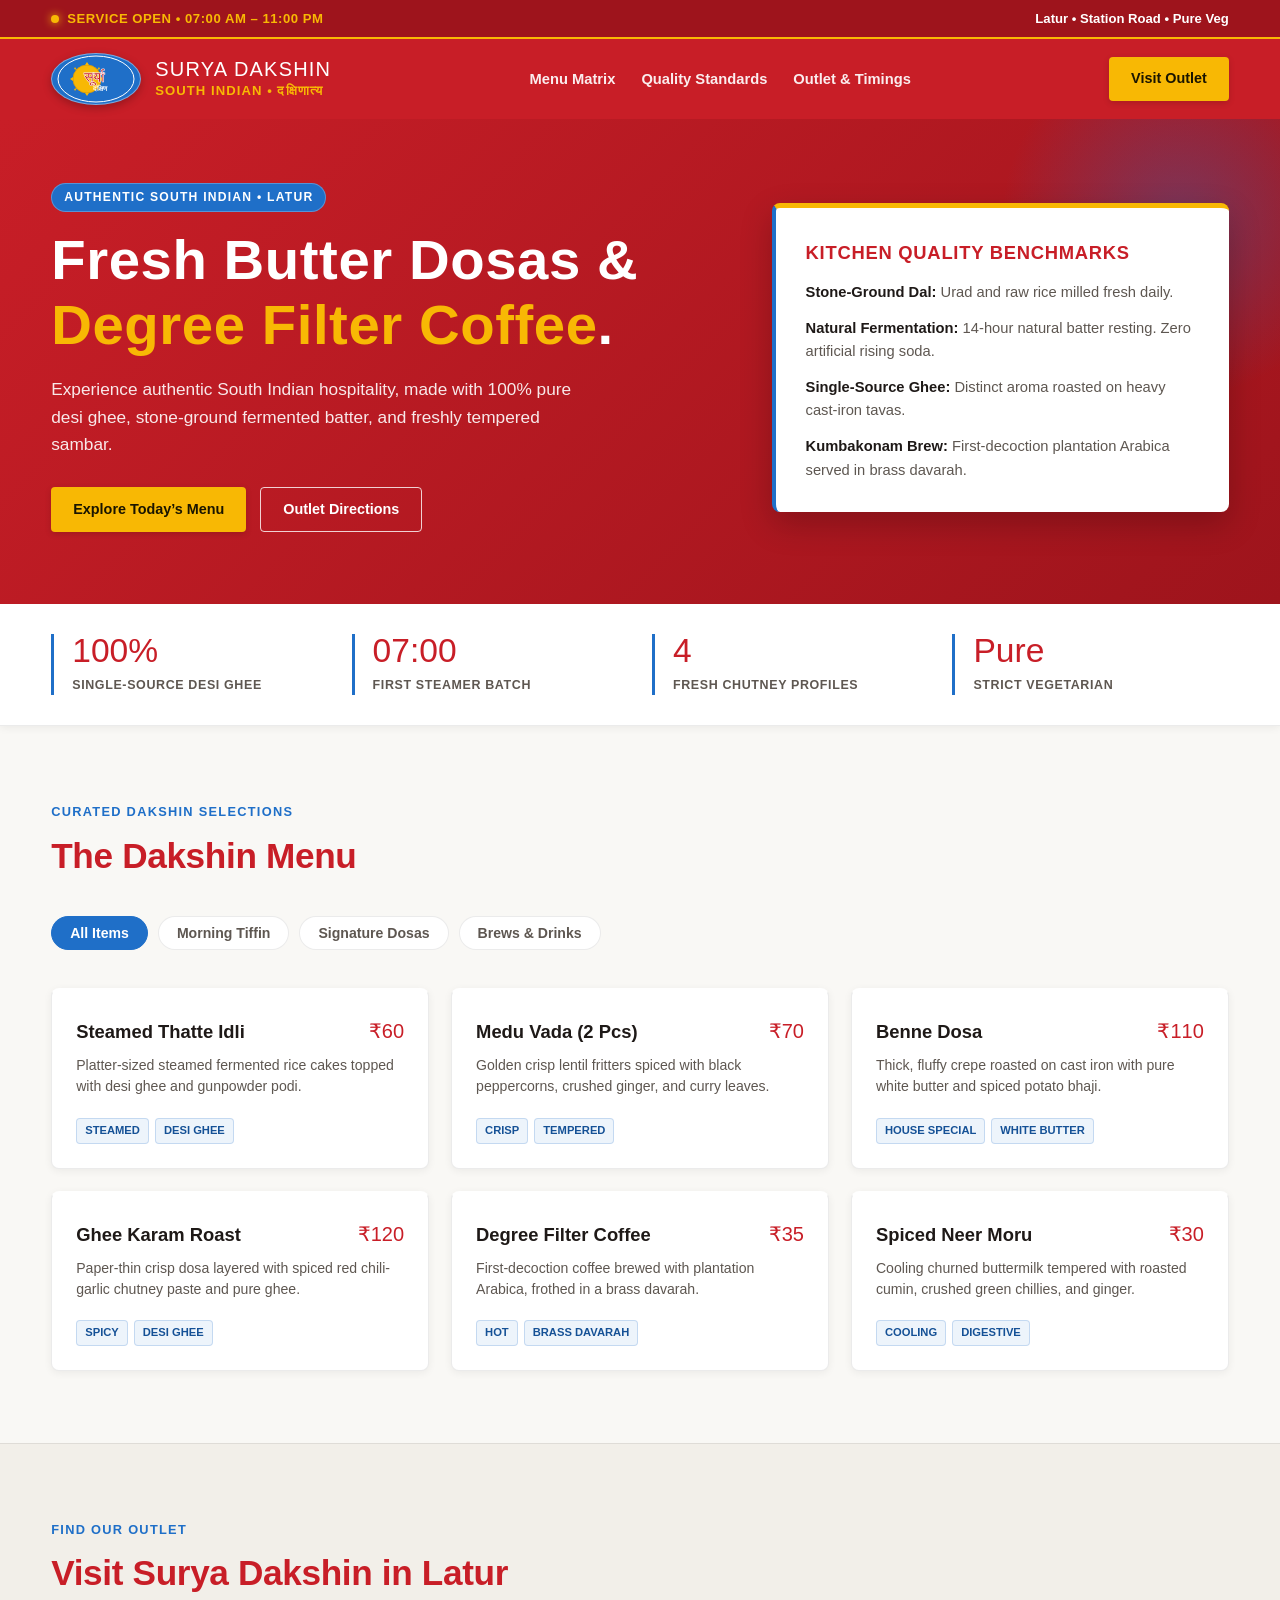
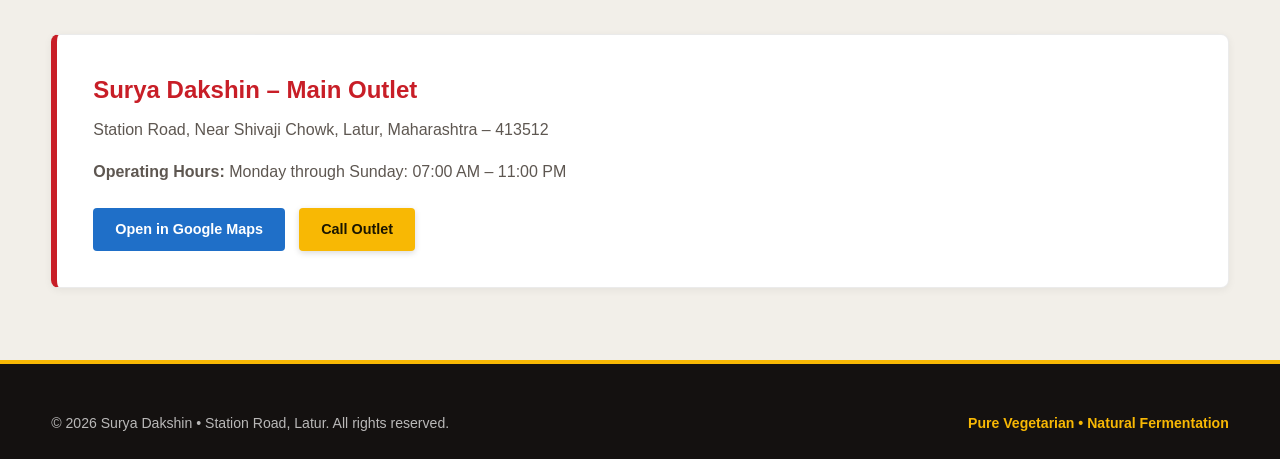
==== commit 284a1e17: "style: calibrate brand theme with storefront signboard oval medallion, red header, and yellow accent" ====
--- a/index.html
+++ b/index.html
@@ -8,65 +8,97 @@
 </head>
 <body>
 
-  <!-- Top Announcement Bar -->
-  <aside class="top-bar">
-    <div class="container top-bar-inner">
-      <div class="status-badge">
-        <span class="status-dot"></span>
-        <span>Open Today &bull; 07:00 AM &ndash; 11:00 PM</span>
-      </div>
-      <span class="location-tag">Latur, Maharashtra</span>
+  <!-- Top Marquee & Status Strip -->
+  <aside class="marquee-bar">
+    <div class="container marquee-inner">
+      <div class="marquee-badge">
+        <span class="marquee-dot"></span>
+        <span>Service Open &bull; 07:00 AM &ndash; 11:00 PM</span>
+      </div>
+      <div>
+        <span>Latur &bull; Station Road &bull; Pure Veg</span>
+      </div>
     </div>
   </aside>
 
-  <!-- Site Header -->
+  <!-- Primary Signboard Header -->
   <header class="site-header" id="masthead">
     <div class="container header-inner">
-      <a href="#" class="brand">
-        <span class="brand-title">SURYA DAKSHIN</span>
-        <span class="brand-subtitle">Tiffin &bull; Meals &bull; Filter Coffee</span>
+      <a href="#" class="brand-group" aria-label="Surya Dakshin Home">
+        <!-- Exact SVG Reproduction of the Signboard Oval Medallion -->
+        <div class="brand-oval-logo" aria-hidden="true">
+          <svg viewBox="0 0 160 100" width="100%" height="100%">
+            <!-- Blue Oval Background -->
+            <ellipse cx="80" cy="50" rx="76" ry="46" fill="#1f6fc8" stroke="#ffffff" stroke-width="2"/>
+            
+            <!-- Radiant Yellow Sunburst -->
+            <g transform="translate(62, 50)">
+              <!-- Sun Rays -->
+              <circle cx="0" cy="0" r="28" fill="#f8b804" stroke="#e09b00" stroke-width="1.5"/>
+              <path d="M0 -34 L4 -28 L-4 -28 Z" fill="#f8b804"/>
+              <path d="M0 34 L4 28 L-4 28 Z" fill="#f8b804"/>
+              <path d="M-34 0 L-28 4 L-28 -4 Z" fill="#f8b804"/>
+              <path d="M34 0 L28 4 L28 -4 Z" fill="#f8b804"/>
+              <path d="M-24 -24 L-20 -18 L-26 -20 Z" fill="#f8b804"/>
+              <path d="M24 24 L20 18 L26 20 Z" fill="#f8b804"/>
+              <path d="M-24 24 L-20 18 L-26 20 Z" fill="#f8b804"/>
+              <path d="M24 -24 L20 -18 L26 -20 Z" fill="#f8b804"/>
+            </g>
+
+            <!-- Devanagari Brand Text: 'सूर्या दक्षिण' -->
+            <text x="76" y="55" font-family="'Noto Sans Devanagari', 'Arial Black', sans-serif" font-weight="900" font-size="28" fill="#c81e27" stroke="#ffffff" stroke-width="1.2" text-anchor="middle">सूर्या</text>
+            <text x="88" y="74" font-family="'Noto Sans Devanagari', sans-serif" font-weight="800" font-size="13" fill="#ffffff" text-anchor="middle">दक्षिण</text>
+          </svg>
+        </div>
+
+        <div class="brand-text-block">
+          <span class="brand-en">SURYA DAKSHIN</span>
+          <span class="brand-mr">South Indian &bull; दक्षिणात्य</span>
+        </div>
       </a>
 
-      <ul class="nav-links" id="primaryNav">
-        <li><a href="#menu">Menu</a></li>
-        <li><a href="#standards">Our Standards</a></li>
-        <li><a href="#location">Visit Us</a></li>
-      </ul>
-
-      <a href="#location" class="btn btn-outline-sky">Find Branch</a>
+      <nav aria-label="Site navigation">
+        <ul class="nav-menu">
+          <li><a href="#menu" class="nav-link">Menu Matrix</a></li>
+          <li><a href="#standards" class="nav-link">Quality Standards</a></li>
+          <li><a href="#location" class="nav-link">Outlet &amp; Timings</a></li>
+        </ul>
+      </nav>
+
+      <a href="#location" class="btn btn-yellow">Visit Outlet</a>
     </div>
   </header>
 
   <main>
-    <!-- Hero Section -->
+    <!-- Hero Banner with Signboard Styling -->
     <section class="hero">
       <div class="container hero-grid">
-        <div class="hero-text">
-          <span class="hero-tag">Pure Heritage &bull; Daily Ground Batter</span>
-          <h1>Crisp Dosas &amp; <span>Authentic Filter Coffee</span> in Latur.</h1>
+        <div>
+          <span class="hero-kicker">Authentic South Indian &bull; Latur</span>
+          <h1>Fresh Butter Dosas &amp; <span>Degree Filter Coffee</span>.</h1>
           <p>
-            Experience authentic South Indian breakfast and meals made with 100% pure desi ghee, natural 14-hour batter fermentation, and freshly tempered chutneys.
+            Experience authentic South Indian hospitality, made with 100% pure desi ghee, stone-ground fermented batter, and freshly tempered sambar.
           </p>
           <div class="hero-actions">
-            <a href="#menu" class="btn btn-red">Explore Menu</a>
-            <a href="#location" class="btn btn-outline-sky">Branch Timings</a>
+            <a href="#menu" class="btn btn-yellow">Explore Today&rsquo;s Menu</a>
+            <a href="#location" class="btn btn-outline-white">Outlet Directions</a>
           </div>
         </div>
 
-        <div class="hero-card">
+        <div class="hero-card" id="standards">
           <h3>Kitchen Quality Benchmarks</h3>
           <ul>
-            <li><strong>Stone Ground:</strong> Lentils and rice milled fresh daily.</li>
-            <li><strong>Zero Leavening:</strong> No soda or artificial rising agents.</li>
-            <li><strong>Desi Ghee:</strong> Traditional aroma on cast-iron griddles.</li>
-            <li><strong>Kumbakonam Brew:</strong> Drop-by-drop brass decoction extraction.</li>
+            <li><strong>Stone-Ground Dal:</strong> Urad and raw rice milled fresh daily.</li>
+            <li><strong>Natural Fermentation:</strong> 14-hour natural batter resting. Zero artificial rising soda.</li>
+            <li><strong>Single-Source Ghee:</strong> Distinct aroma roasted on heavy cast-iron tavas.</li>
+            <li><strong>Kumbakonam Brew:</strong> First-decoction plantation Arabica served in brass davarah.</li>
           </ul>
         </div>
       </div>
     </section>
 
-    <!-- Metrics Strip -->
-    <section class="metrics">
+    <!-- Operational Metrics Strip -->
+    <section class="metrics" aria-label="Operational Highlights">
       <div class="container metrics-grid">
         <div class="metric-item">
           <span class="metric-num">100%</span>
@@ -82,20 +114,20 @@
         </div>
         <div class="metric-item">
           <span class="metric-num">Pure</span>
-          <span class="metric-label">Vegetarian Preparation</span>
-        </div>
-      </div>
-    </section>
-
-    <!-- Menu Matrix -->
+          <span class="metric-label">Strict Vegetarian</span>
+        </div>
+      </div>
+    </section>
+
+    <!-- Categorized Menu Matrix -->
     <section class="menu" id="menu">
       <div class="container">
         <div class="section-head">
-          <span class="section-kicker">Curated Items</span>
+          <span class="section-kicker">Curated Dakshin Selections</span>
           <h2>The Dakshin Menu</h2>
         </div>
 
-        <!-- Filter Pills -->
+        <!-- Filter Controls -->
         <div class="filter-bar">
           <button class="filter-pill is-active" data-filter="all">All Items</button>
           <button class="filter-pill" data-filter="tiffin">Morning Tiffin</button>
@@ -110,7 +142,7 @@
               <h3 class="item-title">Steamed Thatte Idli</h3>
               <span class="item-price">&#8377;60</span>
             </div>
-            <p class="item-desc">Platter-sized steamed fermented rice cakes served with desi ghee and gunpowder podi.</p>
+            <p class="item-desc">Platter-sized steamed fermented rice cakes topped with desi ghee and gunpowder podi.</p>
             <div class="badge-row"><span class="badge">Steamed</span><span class="badge">Desi Ghee</span></div>
           </article>
 
@@ -120,7 +152,7 @@
               <span class="item-price">&#8377;70</span>
             </div>
             <p class="item-desc">Golden crisp lentil fritters spiced with black peppercorns, crushed ginger, and curry leaves.</p>
-            <div class="badge-row"><span class="badge">Crisp</span><span class="badge">Fresh</span></div>
+            <div class="badge-row"><span class="badge">Crisp</span><span class="badge">Tempered</span></div>
           </article>
 
           <article class="item-card" data-category="dosas">
@@ -128,7 +160,7 @@
               <h3 class="item-title">Benne Dosa</h3>
               <span class="item-price">&#8377;110</span>
             </div>
-            <p class="item-desc">Thick, fluffy crepe roasted on cast iron with pure white butter and potato bhaji.</p>
+            <p class="item-desc">Thick, fluffy crepe roasted on cast iron with pure white butter and spiced potato bhaji.</p>
             <div class="badge-row"><span class="badge">House Special</span><span class="badge">White Butter</span></div>
           </article>
 
@@ -146,7 +178,7 @@
               <h3 class="item-title">Degree Filter Coffee</h3>
               <span class="item-price">&#8377;35</span>
             </div>
-            <p class="item-desc">First-decoction coffee brewed with plantation Arabica, frothed in a traditional brass davarah.</p>
+            <p class="item-desc">First-decoction coffee brewed with plantation Arabica, frothed in a brass davarah.</p>
             <div class="badge-row"><span class="badge">Hot</span><span class="badge">Brass Davarah</span></div>
           </article>
 
@@ -162,26 +194,30 @@
       </div>
     </section>
 
-    <!-- Location & Timings -->
-    <section class="menu" id="location">
+    <!-- Branch Location Details -->
+    <section class="menu" id="location" style="background-color: var(--bg-surface-soft); border-top: 1px solid var(--border-light);">
       <div class="container">
         <div class="section-head">
-          <span class="section-kicker">Outlet Location</span>
-          <h2>Visit Our Branch</h2>
+          <span class="section-kicker">Find Our Outlet</span>
+          <h2>Visit Surya Dakshin in Latur</h2>
         </div>
         <div class="outlet-box">
-          <h3>Surya Dakshin &ndash; Main Branch</h3>
+          <h3>Surya Dakshin &ndash; Main Outlet</h3>
           <p>Station Road, Near Shivaji Chowk, Latur, Maharashtra &ndash; 413512</p>
-          <p><strong>Open Hours:</strong> 07:00 AM to 11:00 PM (Monday &ndash; Sunday)</p>
-          <a href="https://maps.google.com" target="_blank" rel="noopener noreferrer" class="btn btn-red">Open in Google Maps</a>
+          <p><strong>Operating Hours:</strong> Monday through Sunday: 07:00 AM &ndash; 11:00 PM</p>
+          <div class="outlet-actions">
+            <a href="https://maps.google.com" target="_blank" rel="noopener noreferrer" class="btn btn-blue">Open in Google Maps</a>
+            <a href="tel:+910000000000" class="btn btn-yellow">Call Outlet</a>
+          </div>
         </div>
       </div>
     </section>
   </main>
 
   <footer class="site-footer">
-    <div class="container">
-      <p>&copy; 2026 Surya Dakshin. Station Road, Latur. All rights reserved.</p>
+    <div class="container footer-inner">
+      <p>&copy; 2026 Surya Dakshin &bull; Station Road, Latur. All rights reserved.</p>
+      <p style="color: var(--brand-sun-yellow); font-weight: 700;">Pure Vegetarian &bull; Natural Fermentation</p>
     </div>
   </footer>
 
--- a/css/style.css
+++ b/css/style.css
@@ -1,40 +1,43 @@
 /* ==========================================================================
-   1. BRAND TOKENS (RED, SKY BLUE, YELLOW)
+   SURYA DAKSHIN - EXACT SIGNBOARD BRAND PALETTE
    ========================================================================== */
 :root {
-  /* Brand Core Colors */
-  --brand-red: #dc2626;
-  --brand-red-dark: #b91c1c;
-  --brand-skyblue: #38bdf8;
-  --brand-skyblue-dark: #0284c7;
-  --brand-yellow: #facc15;
-  --brand-yellow-dark: #eab308;
-
-  /* Surfaces & High-Contrast Backgrounds */
-  --surface-base: #0c0e12;
-  --surface-card: #151921;
-  --surface-raised: #1e2430;
-
-  /* Text Colors */
-  --text-main: #f8fafc;
-  --text-muted: #94a3b8;
-  --text-dim: #64748b;
-
-  /* Structural Borders */
-  --border-line: rgba(255, 255, 255, 0.08);
-  --border-active: var(--brand-skyblue);
-
-  /* Typography & Layout */
-  --font-sans: -apple-system, BlinkMacSystemFont, "Segoe UI", Roboto, sans-serif;
-  --font-serif: "Charter", "Cambria", Georgia, serif;
-  --max-width: 1200px;
-  --radius: 6px;
-  --transition: 0.2s ease-in-out;
-}
-
-/* ==========================================================================
-   2. RESET & BASE LAYOUT
-   ========================================================================== */
+  /* Brand Signboard Identity */
+  --brand-red: #c81e27;             /* Signboard crimson red */
+  --brand-red-dark: #9e141c;        /* Deep shade for buttons and hovers */
+  --brand-blue: #1f6fc8;            /* Signboard oval cobalt sky-blue */
+  --brand-blue-dark: #155196;       /* Deep navy blue */
+  --brand-sun-yellow: #f8b804;      /* Radiant sunburst gold */
+  --brand-sun-accent: #ffa700;      /* Deep amber edge */
+
+  /* Neutral Surfaces (Clean, high-contrast dining theme) */
+  --bg-page: #f9f8f5;               /* Warm parchment clean background */
+  --bg-surface: #ffffff;            /* Pure white content cards */
+  --bg-surface-soft: #f2efe9;       /* Secondary neutral container */
+  --bg-dark: #141110;               /* Deep cast footer & contrast strip */
+
+  /* Text & Border Tokens */
+  --text-dark: #1e1917;             /* High readability charcoal */
+  --text-muted: #5e5751;            /* Secondary body */
+  --text-light: #ffffff;            /* White on red/blue sections */
+  --border-light: rgba(0, 0, 0, 0.08);
+  --border-subtle: rgba(255, 255, 255, 0.16);
+
+  /* Typography Stacks */
+  --font-sans: -apple-system, BlinkMacSystemFont, "Segoe UI", Roboto, "Noto Sans Devanagari", sans-serif;
+  --font-heading: "Arial Black", -apple-system, BlinkMacSystemFont, "Segoe UI", sans-serif;
+
+  /* Global Layout */
+  --max-w: 1200px;
+  --radius-sm: 4px;
+  --radius-md: 8px;
+  --radius-pill: 999px;
+  --shadow-sm: 0 2px 8px rgba(0, 0, 0, 0.06);
+  --shadow-md: 0 6px 20px rgba(0, 0, 0, 0.09);
+  --transition: 0.18s ease-in-out;
+}
+
+/* Base Reset */
 *, *::before, *::after {
   box-sizing: border-box;
   margin: 0;
@@ -42,15 +45,16 @@
 }
 
 body {
-  background-color: var(--surface-base);
-  color: var(--text-main);
+  background-color: var(--bg-page);
+  color: var(--text-dark);
   font-family: var(--font-sans);
   line-height: 1.6;
+  -webkit-font-smoothing: antialiased;
 }
 
 .container {
   width: 92%;
-  max-width: var(--max-width);
+  max-width: var(--max-w);
   margin: 0 auto;
 }
 
@@ -60,50 +64,52 @@
 }
 
 /* ==========================================================================
-   3. HEADER & STATUS BAR
-   ========================================================================== */
-.top-bar {
-  background-color: #060709;
-  border-bottom: 1px solid var(--border-line);
+   TOP MARQUEE / STATUS BAR (Inspired by the LED scroll on signboard)
+   ========================================================================== */
+.marquee-bar {
+  background-color: var(--brand-red-dark);
+  color: var(--text-light);
+  font-size: 0.82rem;
+  font-weight: 600;
   padding: 8px 0;
-  font-size: 0.8rem;
-}
-
-.top-bar-inner {
+  border-bottom: 2px solid var(--brand-sun-yellow);
+}
+
+.marquee-inner {
   display: flex;
   justify-content: space-between;
   align-items: center;
-}
-
-.status-badge {
+  gap: 16px;
+}
+
+.marquee-badge {
   display: flex;
   align-items: center;
   gap: 8px;
-  color: var(--brand-yellow);
-  font-weight: 600;
-}
-
-.status-dot {
+  color: var(--brand-sun-yellow);
+  text-transform: uppercase;
+  letter-spacing: 0.04em;
+}
+
+.marquee-dot {
   width: 8px;
   height: 8px;
   border-radius: 50%;
-  background: var(--brand-yellow);
-  box-shadow: 0 0 8px var(--brand-yellow);
-}
-
-.location-tag {
-  color: var(--brand-skyblue);
-  font-weight: 500;
-}
-
+  background: var(--brand-sun-yellow);
+  box-shadow: 0 0 8px var(--brand-sun-yellow);
+}
+
+/* ==========================================================================
+   PRIMARY NAVIGATION (Crimson Signboard Header)
+   ========================================================================== */
 .site-header {
+  background-color: var(--brand-red);
+  color: var(--text-light);
+  padding: 14px 0;
   position: sticky;
   top: 0;
-  background: rgba(12, 14, 18, 0.95);
-  backdrop-filter: blur(12px);
-  border-bottom: 1px solid var(--border-line);
-  padding: 16px 0;
-  z-index: 50;
+  z-index: 100;
+  box-shadow: 0 4px 18px rgba(200, 30, 39, 0.25);
 }
 
 .header-inner {
@@ -112,148 +118,198 @@
   align-items: center;
 }
 
-.brand-title {
-  font-family: var(--font-serif);
-  font-size: 1.4rem;
+/* Exact Signboard Medallion Logo */
+.brand-group {
+  display: flex;
+  align-items: center;
+  gap: 14px;
+}
+
+.brand-oval-logo {
+  width: 90px;
+  height: 52px;
+  background: var(--brand-blue);
+  border-radius: 50%;
+  display: flex;
+  align-items: center;
+  justify-content: center;
+  position: relative;
+  box-shadow: 0 3px 8px rgba(0, 0, 0, 0.25);
+  border: 1.5px solid rgba(255, 255, 255, 0.4);
+  flex-shrink: 0;
+}
+
+.brand-text-block {
+  display: flex;
+  flex-direction: column;
+}
+
+.brand-en {
+  font-family: var(--font-heading);
+  font-size: 1.25rem;
+  color: var(--text-light);
+  letter-spacing: 0.06em;
+  line-height: 1.1;
+}
+
+.brand-mr {
+  font-size: 0.82rem;
   font-weight: 700;
-  color: var(--brand-red);
-  letter-spacing: 0.04em;
-}
-
-.brand-subtitle {
-  display: block;
-  font-size: 0.7rem;
-  color: var(--brand-yellow);
-  text-transform: uppercase;
-  letter-spacing: 0.12em;
-}
-
-.nav-links {
-  display: flex;
-  gap: 28px;
+  color: var(--brand-sun-yellow);
+  letter-spacing: 0.08em;
+  text-transform: uppercase;
+}
+
+.nav-menu {
+  display: flex;
+  align-items: center;
+  gap: 26px;
   list-style: none;
 }
 
-.nav-links a {
-  font-size: 0.9rem;
-  color: var(--text-muted);
+.nav-link {
+  font-size: 0.92rem;
+  font-weight: 600;
+  color: rgba(255, 255, 255, 0.92);
   transition: color var(--transition);
 }
 
-.nav-links a:hover {
-  color: var(--brand-skyblue);
-}
-
-/* Hamburger */
-.nav-toggle {
-  display: none;
-  background: none;
-  border: none;
-  cursor: pointer;
-  flex-direction: column;
-  gap: 5px;
-}
-
-.nav-toggle span {
-  display: block;
-  width: 22px;
-  height: 2px;
-  background: var(--text-main);
-}
-
-/* ==========================================================================
-   4. BUTTONS
-   ========================================================================== */
+.nav-link:hover {
+  color: var(--brand-sun-yellow);
+}
+
+/* Common Buttons */
 .btn {
   display: inline-flex;
   align-items: center;
-  padding: 10px 20px;
+  justify-content: center;
+  padding: 10px 22px;
   font-size: 0.9rem;
-  font-weight: 600;
-  border-radius: var(--radius);
+  font-weight: 700;
+  border-radius: var(--radius-sm);
   transition: var(--transition);
-}
-
-.btn-red {
-  background-color: var(--brand-red);
-  color: #fff;
-}
-
-.btn-red:hover {
-  background-color: var(--brand-red-dark);
-}
-
-.btn-outline-sky {
-  border: 1px solid var(--brand-skyblue);
-  color: var(--brand-skyblue);
-}
-
-.btn-outline-sky:hover {
-  background-color: var(--brand-skyblue);
-  color: #0c0e12;
-}
-
-/* ==========================================================================
-   5. HERO & HIGHLIGHTS
+  cursor: pointer;
+}
+
+.btn-yellow {
+  background-color: var(--brand-sun-yellow);
+  color: #1a1500;
+  box-shadow: 0 2px 6px rgba(0, 0, 0, 0.15);
+}
+
+.btn-yellow:hover {
+  background-color: #ffd033;
+}
+
+.btn-blue {
+  background-color: var(--brand-blue);
+  color: var(--text-light);
+}
+
+.btn-blue:hover {
+  background-color: var(--brand-blue-dark);
+}
+
+.btn-outline-white {
+  background: transparent;
+  color: var(--text-light);
+  border: 1.5px solid rgba(255, 255, 255, 0.8);
+}
+
+.btn-outline-white:hover {
+  background: rgba(255, 255, 255, 0.12);
+  color: var(--text-light);
+}
+
+/* ==========================================================================
+   HERO BANNER (Signboard Red Backed with Oval Emblem Highlights)
    ========================================================================== */
 .hero {
-  padding: 72px 0 56px;
-  border-bottom: 1px solid var(--border-line);
+  background: linear-gradient(135deg, var(--brand-red) 0%, var(--brand-red-dark) 100%);
+  color: var(--text-light);
+  padding: 64px 0 72px;
+  position: relative;
+  overflow: hidden;
+}
+
+.hero::after {
+  content: "";
+  position: absolute;
+  top: -80px;
+  right: -80px;
+  width: 360px;
+  height: 360px;
+  background: radial-gradient(circle, rgba(31, 111, 200, 0.35) 0%, transparent 70%);
+  pointer-events: none;
 }
 
 .hero-grid {
   display: grid;
-  grid-template-columns: 1.2fr 0.8fr;
+  grid-template-columns: 1.25fr 0.85fr;
   align-items: center;
   gap: 48px;
-}
-
-.hero-tag {
+  position: relative;
+  z-index: 2;
+}
+
+.hero-kicker {
   display: inline-block;
-  color: var(--brand-yellow);
-  font-size: 0.8rem;
-  font-weight: 700;
+  background-color: var(--brand-blue);
+  color: var(--text-light);
+  font-size: 0.76rem;
+  font-weight: 800;
   text-transform: uppercase;
   letter-spacing: 0.1em;
-  margin-bottom: 12px;
+  padding: 4px 12px;
+  border-radius: var(--radius-pill);
+  margin-bottom: 16px;
+  border: 1px solid rgba(255, 255, 255, 0.25);
 }
 
 .hero h1 {
-  font-family: var(--font-serif);
-  font-size: clamp(2.2rem, 4vw, 3.4rem);
+  font-family: var(--font-heading);
+  font-size: clamp(2.3rem, 4.4vw, 3.6rem);
   line-height: 1.15;
-  color: var(--text-main);
+  letter-spacing: 0.01em;
   margin-bottom: 18px;
 }
 
 .hero h1 span {
+  color: var(--brand-sun-yellow);
+}
+
+.hero p {
+  font-size: 1.08rem;
+  line-height: 1.6;
+  color: rgba(255, 255, 255, 0.9);
+  max-width: 520px;
+  margin-bottom: 28px;
+}
+
+.hero-actions {
+  display: flex;
+  gap: 14px;
+  flex-wrap: wrap;
+}
+
+/* Hero Badge Card */
+.hero-card {
+  background: var(--bg-surface);
+  color: var(--text-dark);
+  border-radius: var(--radius-md);
+  padding: 30px;
+  box-shadow: 0 12px 32px rgba(0, 0, 0, 0.22);
+  border-top: 5px solid var(--brand-sun-yellow);
+  border-left: 4px solid var(--brand-blue);
+}
+
+.hero-card h3 {
+  font-size: 1.15rem;
+  font-weight: 800;
   color: var(--brand-red);
-}
-
-.hero p {
-  color: var(--text-muted);
-  font-size: 1.05rem;
-  margin-bottom: 28px;
-  max-width: 520px;
-}
-
-.hero-actions {
-  display: flex;
-  gap: 14px;
-}
-
-.hero-card {
-  background: var(--surface-card);
-  border: 1px solid var(--border-line);
-  padding: 32px;
-  border-radius: var(--radius);
-  border-top: 3px solid var(--brand-skyblue);
-}
-
-.hero-card h3 {
-  font-size: 1.1rem;
-  color: var(--brand-yellow);
   margin-bottom: 14px;
+  text-transform: uppercase;
+  letter-spacing: 0.04em;
 }
 
 .hero-card ul {
@@ -261,21 +317,22 @@
   display: flex;
   flex-direction: column;
   gap: 12px;
+  font-size: 0.92rem;
   color: var(--text-muted);
-  font-size: 0.9rem;
 }
 
 .hero-card li strong {
-  color: var(--text-main);
-}
-
-/* ==========================================================================
-   6. METRICS STRIP
+  color: var(--text-dark);
+}
+
+/* ==========================================================================
+   METRICS BANNER
    ========================================================================== */
 .metrics {
-  background: var(--surface-card);
-  border-bottom: 1px solid var(--border-line);
-  padding: 28px 0;
+  background-color: var(--bg-surface);
+  border-bottom: 1px solid var(--border-light);
+  padding: 30px 0;
+  box-shadow: var(--shadow-sm);
 }
 
 .metrics-grid {
@@ -285,33 +342,32 @@
 }
 
 .metric-item {
-  border-left: 2px solid var(--brand-red);
+  border-left: 3px solid var(--brand-blue);
   padding-left: 18px;
 }
 
 .metric-num {
-  font-family: var(--font-serif);
-  font-size: 2rem;
-  color: var(--brand-yellow);
+  font-family: var(--font-heading);
+  font-size: 2.1rem;
+  color: var(--brand-red);
+  line-height: 1;
+}
+
+.metric-label {
   display: block;
-  line-height: 1;
-}
-
-.metric-label {
-  font-size: 0.8rem;
+  font-size: 0.78rem;
+  font-weight: 700;
   color: var(--text-muted);
   text-transform: uppercase;
   letter-spacing: 0.05em;
-  margin-top: 4px;
-  display: block;
-}
-
-/* ==========================================================================
-   7. MENU SECTION & FILTER CONTROLS
+  margin-top: 6px;
+}
+
+/* ==========================================================================
+   MENU MATRIX SECTION
    ========================================================================== */
 .menu {
   padding: 72px 0;
-  border-bottom: 1px solid var(--border-line);
 }
 
 .section-head {
@@ -319,19 +375,22 @@
 }
 
 .section-kicker {
-  color: var(--brand-skyblue);
   font-size: 0.8rem;
-  font-weight: 700;
+  font-weight: 800;
+  color: var(--brand-blue);
   text-transform: uppercase;
   letter-spacing: 0.1em;
 }
 
 .section-head h2 {
-  font-family: var(--font-serif);
+  font-family: var(--font-heading);
   font-size: 2.2rem;
+  color: var(--brand-red);
+  letter-spacing: -0.01em;
   margin-top: 4px;
 }
 
+/* Filter Bar */
 .filter-bar {
   display: flex;
   gap: 10px;
@@ -341,124 +400,155 @@
 }
 
 .filter-pill {
-  background: var(--surface-card);
-  border: 1px solid var(--border-line);
+  background: var(--bg-surface);
+  border: 1px solid var(--border-light);
   color: var(--text-muted);
   padding: 8px 18px;
-  font-size: 0.85rem;
-  font-weight: 600;
-  border-radius: var(--radius);
+  font-size: 0.88rem;
+  font-weight: 700;
+  border-radius: var(--radius-pill);
   cursor: pointer;
   white-space: nowrap;
   transition: var(--transition);
 }
 
 .filter-pill:hover {
-  border-color: var(--brand-skyblue);
-  color: var(--text-main);
+  border-color: var(--brand-blue);
+  color: var(--brand-blue);
 }
 
 .filter-pill.is-active {
-  background-color: var(--brand-skyblue);
-  border-color: var(--brand-skyblue);
-  color: #0c0e12;
-}
-
+  background-color: var(--brand-blue);
+  border-color: var(--brand-blue);
+  color: var(--text-light);
+}
+
+/* Menu Grid & Item Cards */
 .menu-grid {
   display: grid;
   grid-template-columns: repeat(3, 1fr);
-  gap: 20px;
+  gap: 22px;
 }
 
 .item-card {
-  background: var(--surface-card);
-  border: 1px solid var(--border-line);
+  background: var(--bg-surface);
+  border: 1px solid var(--border-light);
   padding: 24px;
-  border-radius: var(--radius);
+  border-radius: var(--radius-md);
+  box-shadow: var(--shadow-sm);
   display: flex;
   flex-direction: column;
   justify-content: space-between;
-  transition: transform var(--transition), border-color var(--transition);
+  transition: transform var(--transition), box-shadow var(--transition);
+  border-top: 3px solid transparent;
 }
 
 .item-card:hover {
-  border-color: rgba(56, 189, 248, 0.4);
-  transform: translateY(-2px);
+  transform: translateY(-3px);
+  box-shadow: var(--shadow-md);
+  border-top-color: var(--brand-red);
 }
 
 .item-top {
   display: flex;
   justify-content: space-between;
   align-items: baseline;
+  gap: 12px;
   margin-bottom: 8px;
 }
 
 .item-title {
-  font-size: 1.1rem;
-  font-weight: 600;
+  font-size: 1.15rem;
+  font-weight: 700;
+  color: var(--text-dark);
 }
 
 .item-price {
-  color: var(--brand-yellow);
-  font-family: var(--font-serif);
+  font-family: var(--font-heading);
+  font-size: 1.25rem;
+  color: var(--brand-red);
+  white-space: nowrap;
+}
+
+.item-desc {
+  font-size: 0.88rem;
+  color: var(--text-muted);
+  line-height: 1.5;
+  margin-bottom: 20px;
+}
+
+.badge-row {
+  display: flex;
+  gap: 6px;
+  flex-wrap: wrap;
+  margin-top: auto;
+}
+
+.badge {
+  font-size: 0.7rem;
   font-weight: 700;
-  font-size: 1.1rem;
-}
-
-.item-desc {
-  color: var(--text-muted);
-  font-size: 0.88rem;
-  margin-bottom: 20px;
-}
-
-.badge-row {
-  display: flex;
-  gap: 6px;
-  margin-top: auto;
-}
-
-.badge {
-  font-size: 0.72rem;
-  font-weight: 600;
-  color: var(--brand-skyblue);
-  background: rgba(56, 189, 248, 0.1);
-  border: 1px solid rgba(56, 189, 248, 0.25);
-  padding: 2px 8px;
-  border-radius: 4px;
-}
-
-/* ==========================================================================
-   8. OUTLET & FOOTER
+  color: var(--brand-blue-dark);
+  background-color: rgba(31, 111, 200, 0.08);
+  border: 1px solid rgba(31, 111, 200, 0.2);
+  padding: 3px 8px;
+  border-radius: var(--radius-sm);
+  text-transform: uppercase;
+}
+
+/* ==========================================================================
+   OUTLET LOCATION & SERVICE BOX
    ========================================================================== */
 .outlet-box {
-  background: var(--surface-card);
-  border: 1px solid var(--border-line);
-  border-left: 4px solid var(--brand-red);
+  background: var(--bg-surface);
+  border: 1px solid var(--border-light);
+  border-left: 6px solid var(--brand-red);
   padding: 36px;
-  border-radius: var(--radius);
-  margin-top: 28px;
+  border-radius: var(--radius-md);
+  box-shadow: var(--shadow-sm);
+  margin-top: 24px;
 }
 
 .outlet-box h3 {
-  font-size: 1.4rem;
+  font-size: 1.5rem;
+  font-weight: 800;
+  color: var(--brand-red);
   margin-bottom: 8px;
 }
 
 .outlet-box p {
   color: var(--text-muted);
-  margin-bottom: 20px;
-}
-
+  font-size: 1rem;
+  margin-bottom: 16px;
+}
+
+.outlet-actions {
+  display: flex;
+  gap: 14px;
+  margin-top: 24px;
+  flex-wrap: wrap;
+}
+
+/* ==========================================================================
+   SITE FOOTER
+   ========================================================================== */
 .site-footer {
-  background: #060709;
+  background-color: var(--bg-dark);
+  color: rgba(255, 255, 255, 0.7);
   padding: 48px 0 24px;
-  border-top: 1px solid var(--border-line);
-  font-size: 0.85rem;
-  color: var(--text-dim);
-}
-
-/* Mobile Breakpoints */
-@media (max-width: 900px) {
+  border-top: 4px solid var(--brand-sun-yellow);
+  font-size: 0.88rem;
+}
+
+.footer-inner {
+  display: flex;
+  justify-content: space-between;
+  align-items: center;
+  flex-wrap: wrap;
+  gap: 20px;
+}
+
+/* Mobile Responsive */
+@media (max-width: 960px) {
   .hero-grid { grid-template-columns: 1fr; }
   .menu-grid { grid-template-columns: repeat(2, 1fr); }
   .metrics-grid { grid-template-columns: repeat(2, 1fr); }
@@ -467,6 +557,8 @@
 @media (max-width: 640px) {
   .menu-grid { grid-template-columns: 1fr; }
   .metrics-grid { grid-template-columns: 1fr; }
-  .nav-links { display: none; }
-  .nav-toggle { display: flex; }
-}
+  .nav-menu { display: none; }
+  .hero { padding: 48px 0; }
+  .btn { width: 100%; }
+  .hero-actions, .outlet-actions { flex-direction: column; }
+}
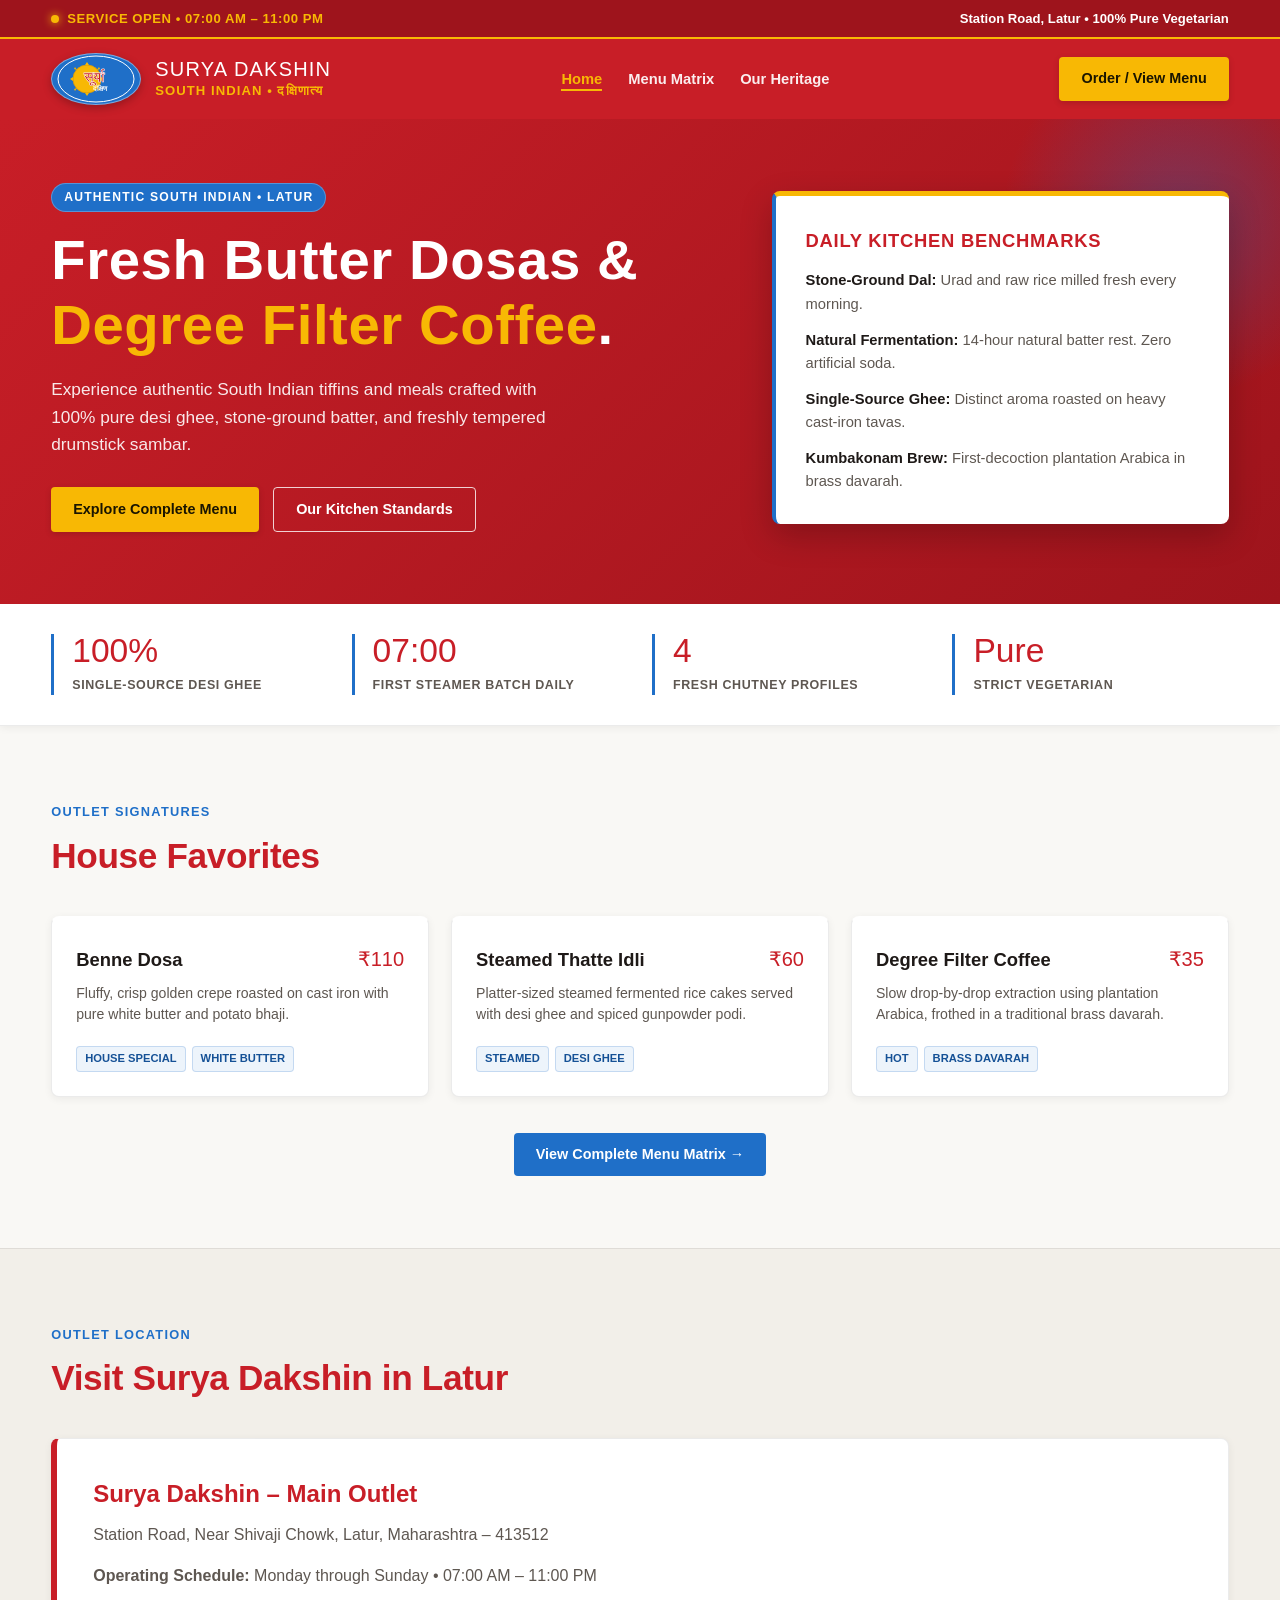
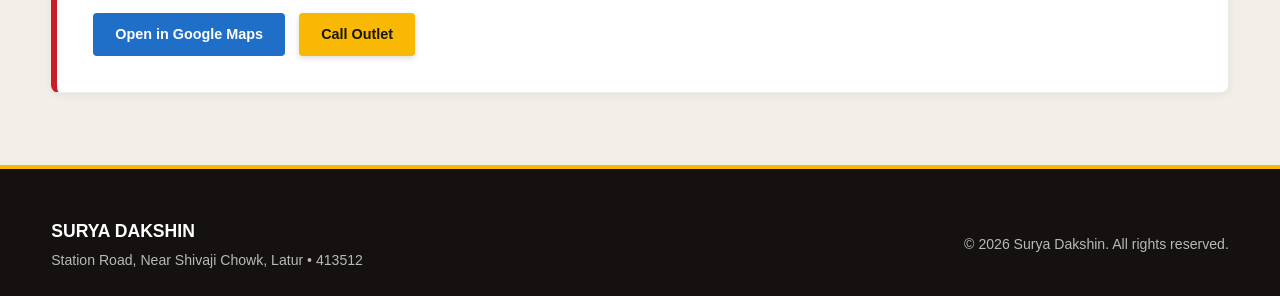
==== commit acd1da67: "feat(pages): split site into modular Home, About, and Menu pages matching signboard theme" ====
--- a/index.html
+++ b/index.html
@@ -16,7 +16,7 @@
         <span>Service Open &bull; 07:00 AM &ndash; 11:00 PM</span>
       </div>
       <div>
-        <span>Latur &bull; Station Road &bull; Pure Veg</span>
+        <span>Station Road, Latur &bull; 100% Pure Vegetarian</span>
       </div>
     </div>
   </aside>
@@ -24,16 +24,11 @@
   <!-- Primary Signboard Header -->
   <header class="site-header" id="masthead">
     <div class="container header-inner">
-      <a href="#" class="brand-group" aria-label="Surya Dakshin Home">
-        <!-- Exact SVG Reproduction of the Signboard Oval Medallion -->
+      <a href="index.html" class="brand-group" aria-label="Surya Dakshin Home">
         <div class="brand-oval-logo" aria-hidden="true">
           <svg viewBox="0 0 160 100" width="100%" height="100%">
-            <!-- Blue Oval Background -->
             <ellipse cx="80" cy="50" rx="76" ry="46" fill="#1f6fc8" stroke="#ffffff" stroke-width="2"/>
-            
-            <!-- Radiant Yellow Sunburst -->
             <g transform="translate(62, 50)">
-              <!-- Sun Rays -->
               <circle cx="0" cy="0" r="28" fill="#f8b804" stroke="#e09b00" stroke-width="1.5"/>
               <path d="M0 -34 L4 -28 L-4 -28 Z" fill="#f8b804"/>
               <path d="M0 34 L4 28 L-4 28 Z" fill="#f8b804"/>
@@ -44,8 +39,6 @@
               <path d="M-24 24 L-20 18 L-26 20 Z" fill="#f8b804"/>
               <path d="M24 -24 L20 -18 L26 -20 Z" fill="#f8b804"/>
             </g>
-
-            <!-- Devanagari Brand Text: 'सूर्या दक्षिण' -->
             <text x="76" y="55" font-family="'Noto Sans Devanagari', 'Arial Black', sans-serif" font-weight="900" font-size="28" fill="#c81e27" stroke="#ffffff" stroke-width="1.2" text-anchor="middle">सूर्या</text>
             <text x="88" y="74" font-family="'Noto Sans Devanagari', sans-serif" font-weight="800" font-size="13" fill="#ffffff" text-anchor="middle">दक्षिण</text>
           </svg>
@@ -57,48 +50,48 @@
         </div>
       </a>
 
-      <nav aria-label="Site navigation">
+      <nav aria-label="Primary navigation">
         <ul class="nav-menu">
-          <li><a href="#menu" class="nav-link">Menu Matrix</a></li>
-          <li><a href="#standards" class="nav-link">Quality Standards</a></li>
-          <li><a href="#location" class="nav-link">Outlet &amp; Timings</a></li>
+          <li><a href="index.html" class="nav-link is-current">Home</a></li>
+          <li><a href="menu.html" class="nav-link">Menu Matrix</a></li>
+          <li><a href="about.html" class="nav-link">Our Heritage</a></li>
         </ul>
       </nav>
 
-      <a href="#location" class="btn btn-yellow">Visit Outlet</a>
+      <a href="menu.html" class="btn btn-yellow">Order / View Menu</a>
     </div>
   </header>
 
   <main>
-    <!-- Hero Banner with Signboard Styling -->
+    <!-- Hero Banner -->
     <section class="hero">
       <div class="container hero-grid">
         <div>
           <span class="hero-kicker">Authentic South Indian &bull; Latur</span>
           <h1>Fresh Butter Dosas &amp; <span>Degree Filter Coffee</span>.</h1>
           <p>
-            Experience authentic South Indian hospitality, made with 100% pure desi ghee, stone-ground fermented batter, and freshly tempered sambar.
+            Experience authentic South Indian tiffins and meals crafted with 100% pure desi ghee, stone-ground batter, and freshly tempered drumstick sambar.
           </p>
           <div class="hero-actions">
-            <a href="#menu" class="btn btn-yellow">Explore Today&rsquo;s Menu</a>
-            <a href="#location" class="btn btn-outline-white">Outlet Directions</a>
+            <a href="menu.html" class="btn btn-yellow">Explore Complete Menu</a>
+            <a href="about.html" class="btn btn-outline-white">Our Kitchen Standards</a>
           </div>
         </div>
 
-        <div class="hero-card" id="standards">
-          <h3>Kitchen Quality Benchmarks</h3>
+        <div class="hero-card">
+          <h3>Daily Kitchen Benchmarks</h3>
           <ul>
-            <li><strong>Stone-Ground Dal:</strong> Urad and raw rice milled fresh daily.</li>
-            <li><strong>Natural Fermentation:</strong> 14-hour natural batter resting. Zero artificial rising soda.</li>
+            <li><strong>Stone-Ground Dal:</strong> Urad and raw rice milled fresh every morning.</li>
+            <li><strong>Natural Fermentation:</strong> 14-hour natural batter rest. Zero artificial soda.</li>
             <li><strong>Single-Source Ghee:</strong> Distinct aroma roasted on heavy cast-iron tavas.</li>
-            <li><strong>Kumbakonam Brew:</strong> First-decoction plantation Arabica served in brass davarah.</li>
+            <li><strong>Kumbakonam Brew:</strong> First-decoction plantation Arabica in brass davarah.</li>
           </ul>
         </div>
       </div>
     </section>
 
-    <!-- Operational Metrics Strip -->
-    <section class="metrics" aria-label="Operational Highlights">
+    <!-- Operational Highlights -->
+    <section class="metrics" aria-label="Operational benchmarks">
       <div class="container metrics-grid">
         <div class="metric-item">
           <span class="metric-num">100%</span>
@@ -106,7 +99,7 @@
         </div>
         <div class="metric-item">
           <span class="metric-num">07:00</span>
-          <span class="metric-label">First Steamer Batch</span>
+          <span class="metric-label">First Steamer Batch Daily</span>
         </div>
         <div class="metric-item">
           <span class="metric-num">4</span>
@@ -119,92 +112,60 @@
       </div>
     </section>
 
-    <!-- Categorized Menu Matrix -->
-    <section class="menu" id="menu">
+    <!-- Signature Specials Preview -->
+    <section class="menu">
       <div class="container">
         <div class="section-head">
-          <span class="section-kicker">Curated Dakshin Selections</span>
-          <h2>The Dakshin Menu</h2>
+          <span class="section-kicker">Outlet Signatures</span>
+          <h2>House Favorites</h2>
         </div>
 
-        <!-- Filter Controls -->
-        <div class="filter-bar">
-          <button class="filter-pill is-active" data-filter="all">All Items</button>
-          <button class="filter-pill" data-filter="tiffin">Morning Tiffin</button>
-          <button class="filter-pill" data-filter="dosas">Signature Dosas</button>
-          <button class="filter-pill" data-filter="beverages">Brews &amp; Drinks</button>
-        </div>
+        <div class="menu-grid">
+          <article class="item-card">
+            <div class="item-top">
+              <h3 class="item-title">Benne Dosa</h3>
+              <span class="item-price">&#8377;110</span>
+            </div>
+            <p class="item-desc">Fluffy, crisp golden crepe roasted on cast iron with pure white butter and potato bhaji.</p>
+            <div class="badge-row"><span class="badge">House Special</span><span class="badge">White Butter</span></div>
+          </article>
 
-        <!-- Menu Cards Grid -->
-        <div class="menu-grid" id="menuGrid">
-          <article class="item-card" data-category="tiffin">
+          <article class="item-card">
             <div class="item-top">
               <h3 class="item-title">Steamed Thatte Idli</h3>
               <span class="item-price">&#8377;60</span>
             </div>
-            <p class="item-desc">Platter-sized steamed fermented rice cakes topped with desi ghee and gunpowder podi.</p>
+            <p class="item-desc">Platter-sized steamed fermented rice cakes served with desi ghee and spiced gunpowder podi.</p>
             <div class="badge-row"><span class="badge">Steamed</span><span class="badge">Desi Ghee</span></div>
           </article>
 
-          <article class="item-card" data-category="tiffin">
-            <div class="item-top">
-              <h3 class="item-title">Medu Vada (2 Pcs)</h3>
-              <span class="item-price">&#8377;70</span>
-            </div>
-            <p class="item-desc">Golden crisp lentil fritters spiced with black peppercorns, crushed ginger, and curry leaves.</p>
-            <div class="badge-row"><span class="badge">Crisp</span><span class="badge">Tempered</span></div>
-          </article>
-
-          <article class="item-card" data-category="dosas">
-            <div class="item-top">
-              <h3 class="item-title">Benne Dosa</h3>
-              <span class="item-price">&#8377;110</span>
-            </div>
-            <p class="item-desc">Thick, fluffy crepe roasted on cast iron with pure white butter and spiced potato bhaji.</p>
-            <div class="badge-row"><span class="badge">House Special</span><span class="badge">White Butter</span></div>
-          </article>
-
-          <article class="item-card" data-category="dosas">
-            <div class="item-top">
-              <h3 class="item-title">Ghee Karam Roast</h3>
-              <span class="item-price">&#8377;120</span>
-            </div>
-            <p class="item-desc">Paper-thin crisp dosa layered with spiced red chili-garlic chutney paste and pure ghee.</p>
-            <div class="badge-row"><span class="badge">Spicy</span><span class="badge">Desi Ghee</span></div>
-          </article>
-
-          <article class="item-card" data-category="beverages">
+          <article class="item-card">
             <div class="item-top">
               <h3 class="item-title">Degree Filter Coffee</h3>
               <span class="item-price">&#8377;35</span>
             </div>
-            <p class="item-desc">First-decoction coffee brewed with plantation Arabica, frothed in a brass davarah.</p>
+            <p class="item-desc">Slow drop-by-drop extraction using plantation Arabica, frothed in a traditional brass davarah.</p>
             <div class="badge-row"><span class="badge">Hot</span><span class="badge">Brass Davarah</span></div>
           </article>
+        </div>
 
-          <article class="item-card" data-category="beverages">
-            <div class="item-top">
-              <h3 class="item-title">Spiced Neer Moru</h3>
-              <span class="item-price">&#8377;30</span>
-            </div>
-            <p class="item-desc">Cooling churned buttermilk tempered with roasted cumin, crushed green chillies, and ginger.</p>
-            <div class="badge-row"><span class="badge">Cooling</span><span class="badge">Digestive</span></div>
-          </article>
+        <div style="margin-top: 36px; text-align: center;">
+          <a href="menu.html" class="btn btn-blue">View Complete Menu Matrix &rarr;</a>
         </div>
       </div>
     </section>
 
-    <!-- Branch Location Details -->
-    <section class="menu" id="location" style="background-color: var(--bg-surface-soft); border-top: 1px solid var(--border-light);">
+    <!-- Outlet Location Box -->
+    <section class="menu" style="background-color: var(--bg-surface-soft); border-top: 1px solid var(--border-light);">
       <div class="container">
         <div class="section-head">
-          <span class="section-kicker">Find Our Outlet</span>
+          <span class="section-kicker">Outlet Location</span>
           <h2>Visit Surya Dakshin in Latur</h2>
         </div>
         <div class="outlet-box">
           <h3>Surya Dakshin &ndash; Main Outlet</h3>
           <p>Station Road, Near Shivaji Chowk, Latur, Maharashtra &ndash; 413512</p>
-          <p><strong>Operating Hours:</strong> Monday through Sunday: 07:00 AM &ndash; 11:00 PM</p>
+          <p><strong>Operating Schedule:</strong> Monday through Sunday &bull; 07:00 AM &ndash; 11:00 PM</p>
           <div class="outlet-actions">
             <a href="https://maps.google.com" target="_blank" rel="noopener noreferrer" class="btn btn-blue">Open in Google Maps</a>
             <a href="tel:+910000000000" class="btn btn-yellow">Call Outlet</a>
@@ -214,10 +175,16 @@
     </section>
   </main>
 
+  <!-- Site Footer -->
   <footer class="site-footer">
     <div class="container footer-inner">
-      <p>&copy; 2026 Surya Dakshin &bull; Station Road, Latur. All rights reserved.</p>
-      <p style="color: var(--brand-sun-yellow); font-weight: 700;">Pure Vegetarian &bull; Natural Fermentation</p>
+      <div>
+        <strong style="color: #fff; font-size: 1.1rem; display: block; margin-bottom: 4px;">SURYA DAKSHIN</strong>
+        <p>Station Road, Near Shivaji Chowk, Latur &bull; 413512</p>
+      </div>
+      <div>
+        <p>&copy; 2026 Surya Dakshin. All rights reserved.</p>
+      </div>
     </div>
   </footer>
 
--- a/css/style.css
+++ b/css/style.css
@@ -562,3 +562,10 @@
   .btn { width: 100%; }
   .hero-actions, .outlet-actions { flex-direction: column; }
 }
+
+/* Active Nav Indicator */
+.nav-link.is-current {
+  color: var(--brand-sun-yellow) !important;
+  border-bottom: 2px solid var(--brand-sun-yellow);
+  padding-bottom: 2px;
+}
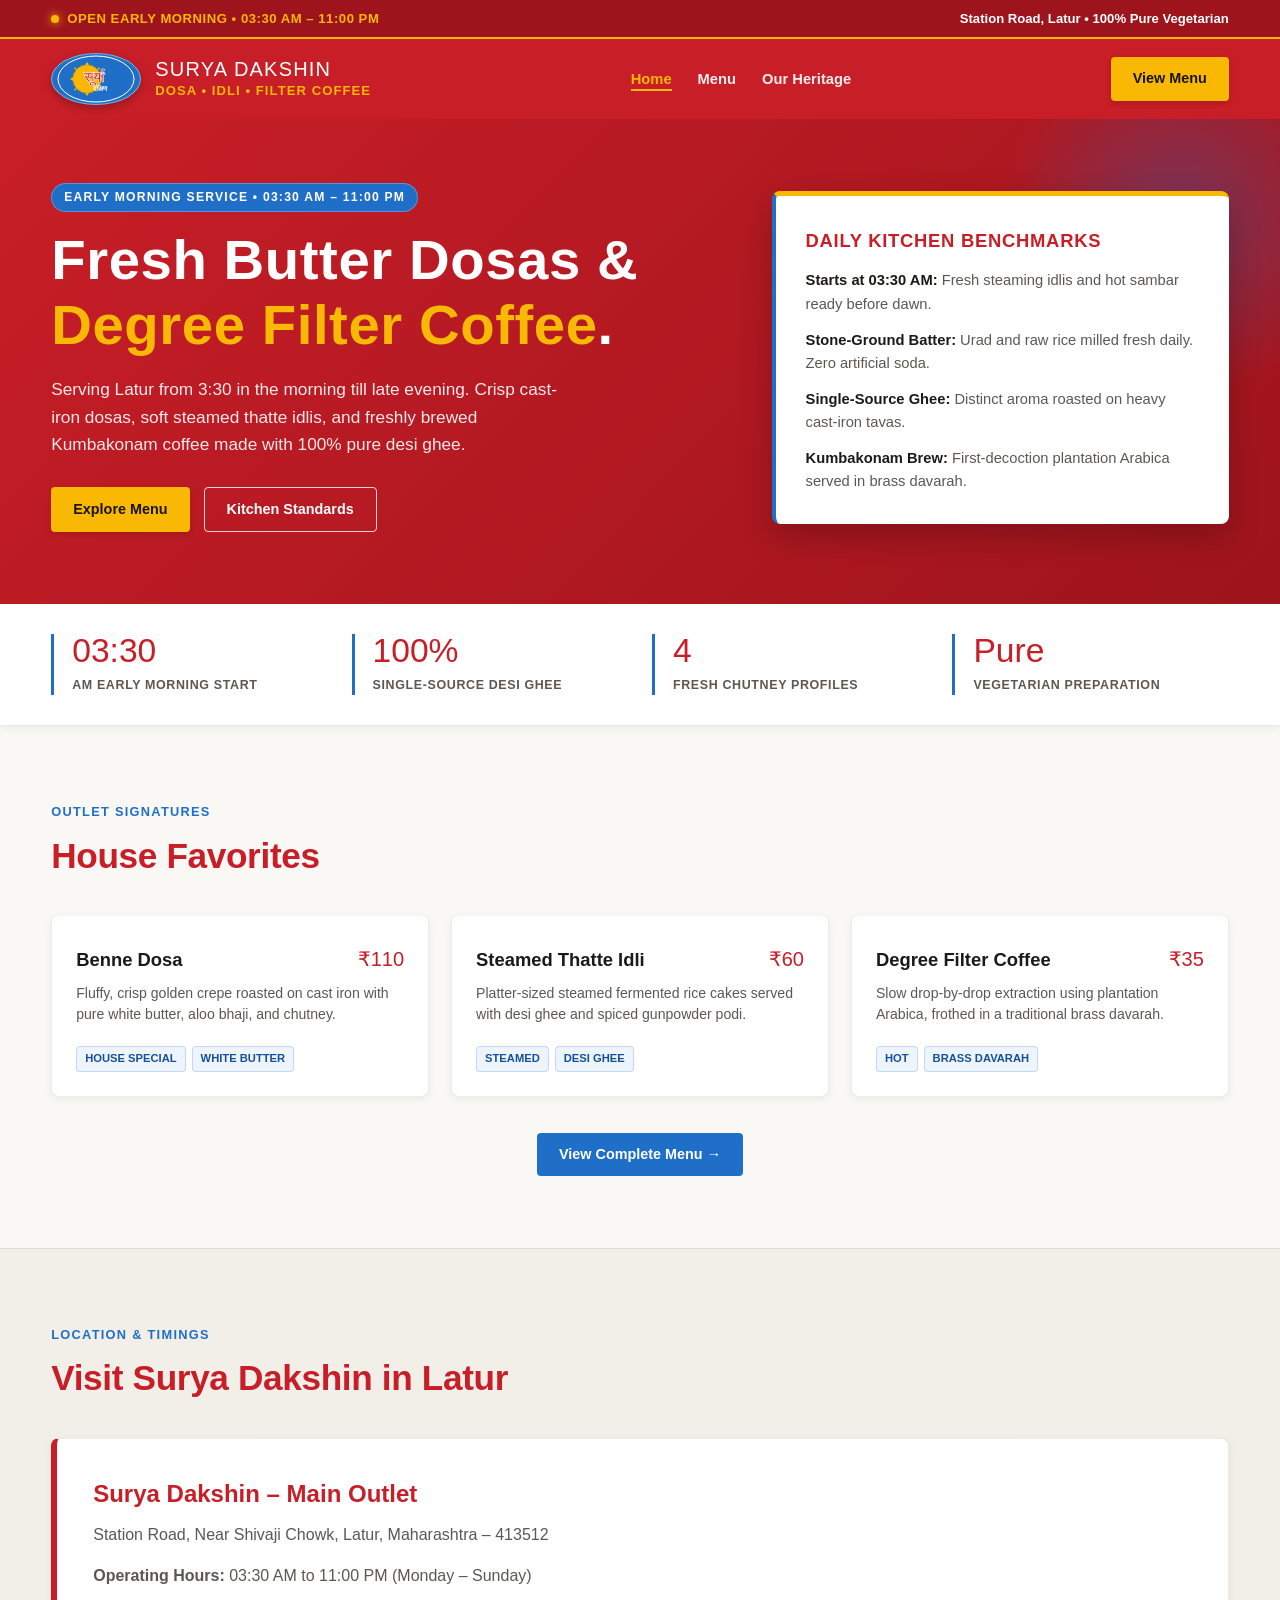
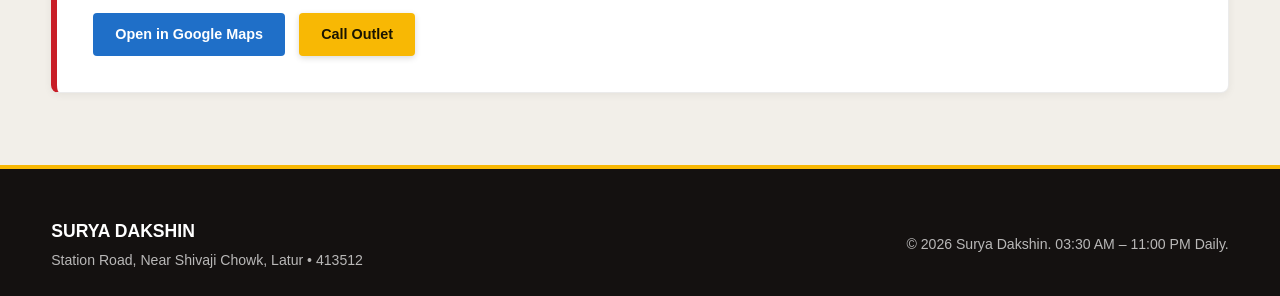
==== commit 14eb3184: "fix(business): update operating hours to 3:30 AM - 11 PM and refine menu to quick-service South Indi" ====
--- a/index.html
+++ b/index.html
@@ -13,7 +13,7 @@
     <div class="container marquee-inner">
       <div class="marquee-badge">
         <span class="marquee-dot"></span>
-        <span>Service Open &bull; 07:00 AM &ndash; 11:00 PM</span>
+        <span>Open Early Morning &bull; 03:30 AM &ndash; 11:00 PM</span>
       </div>
       <div>
         <span>Station Road, Latur &bull; 100% Pure Vegetarian</span>
@@ -46,19 +46,19 @@
 
         <div class="brand-text-block">
           <span class="brand-en">SURYA DAKSHIN</span>
-          <span class="brand-mr">South Indian &bull; दक्षिणात्य</span>
+          <span class="brand-mr">Dosa &bull; Idli &bull; Filter Coffee</span>
         </div>
       </a>
 
       <nav aria-label="Primary navigation">
         <ul class="nav-menu">
           <li><a href="index.html" class="nav-link is-current">Home</a></li>
-          <li><a href="menu.html" class="nav-link">Menu Matrix</a></li>
+          <li><a href="menu.html" class="nav-link">Menu</a></li>
           <li><a href="about.html" class="nav-link">Our Heritage</a></li>
         </ul>
       </nav>
 
-      <a href="menu.html" class="btn btn-yellow">Order / View Menu</a>
+      <a href="menu.html" class="btn btn-yellow">View Menu</a>
     </div>
   </header>
 
@@ -67,24 +67,24 @@
     <section class="hero">
       <div class="container hero-grid">
         <div>
-          <span class="hero-kicker">Authentic South Indian &bull; Latur</span>
+          <span class="hero-kicker">Early Morning Service &bull; 03:30 AM &ndash; 11:00 PM</span>
           <h1>Fresh Butter Dosas &amp; <span>Degree Filter Coffee</span>.</h1>
           <p>
-            Experience authentic South Indian tiffins and meals crafted with 100% pure desi ghee, stone-ground batter, and freshly tempered drumstick sambar.
+            Serving Latur from 3:30 in the morning till late evening. Crisp cast-iron dosas, soft steamed thatte idlis, and freshly brewed Kumbakonam coffee made with 100% pure desi ghee.
           </p>
           <div class="hero-actions">
-            <a href="menu.html" class="btn btn-yellow">Explore Complete Menu</a>
-            <a href="about.html" class="btn btn-outline-white">Our Kitchen Standards</a>
+            <a href="menu.html" class="btn btn-yellow">Explore Menu</a>
+            <a href="about.html" class="btn btn-outline-white">Kitchen Standards</a>
           </div>
         </div>
 
         <div class="hero-card">
           <h3>Daily Kitchen Benchmarks</h3>
           <ul>
-            <li><strong>Stone-Ground Dal:</strong> Urad and raw rice milled fresh every morning.</li>
-            <li><strong>Natural Fermentation:</strong> 14-hour natural batter rest. Zero artificial soda.</li>
+            <li><strong>Starts at 03:30 AM:</strong> Fresh steaming idlis and hot sambar ready before dawn.</li>
+            <li><strong>Stone-Ground Batter:</strong> Urad and raw rice milled fresh daily. Zero artificial soda.</li>
             <li><strong>Single-Source Ghee:</strong> Distinct aroma roasted on heavy cast-iron tavas.</li>
-            <li><strong>Kumbakonam Brew:</strong> First-decoction plantation Arabica in brass davarah.</li>
+            <li><strong>Kumbakonam Brew:</strong> First-decoction plantation Arabica served in brass davarah.</li>
           </ul>
         </div>
       </div>
@@ -94,12 +94,12 @@
     <section class="metrics" aria-label="Operational benchmarks">
       <div class="container metrics-grid">
         <div class="metric-item">
+          <span class="metric-num">03:30</span>
+          <span class="metric-label">AM Early Morning Start</span>
+        </div>
+        <div class="metric-item">
           <span class="metric-num">100%</span>
           <span class="metric-label">Single-Source Desi Ghee</span>
-        </div>
-        <div class="metric-item">
-          <span class="metric-num">07:00</span>
-          <span class="metric-label">First Steamer Batch Daily</span>
         </div>
         <div class="metric-item">
           <span class="metric-num">4</span>
@@ -107,7 +107,7 @@
         </div>
         <div class="metric-item">
           <span class="metric-num">Pure</span>
-          <span class="metric-label">Strict Vegetarian</span>
+          <span class="metric-label">Vegetarian Preparation</span>
         </div>
       </div>
     </section>
@@ -126,7 +126,7 @@
               <h3 class="item-title">Benne Dosa</h3>
               <span class="item-price">&#8377;110</span>
             </div>
-            <p class="item-desc">Fluffy, crisp golden crepe roasted on cast iron with pure white butter and potato bhaji.</p>
+            <p class="item-desc">Fluffy, crisp golden crepe roasted on cast iron with pure white butter, aloo bhaji, and chutney.</p>
             <div class="badge-row"><span class="badge">House Special</span><span class="badge">White Butter</span></div>
           </article>
 
@@ -150,7 +150,7 @@
         </div>
 
         <div style="margin-top: 36px; text-align: center;">
-          <a href="menu.html" class="btn btn-blue">View Complete Menu Matrix &rarr;</a>
+          <a href="menu.html" class="btn btn-blue">View Complete Menu &rarr;</a>
         </div>
       </div>
     </section>
@@ -159,13 +159,13 @@
     <section class="menu" style="background-color: var(--bg-surface-soft); border-top: 1px solid var(--border-light);">
       <div class="container">
         <div class="section-head">
-          <span class="section-kicker">Outlet Location</span>
+          <span class="section-kicker">Location &amp; Timings</span>
           <h2>Visit Surya Dakshin in Latur</h2>
         </div>
         <div class="outlet-box">
           <h3>Surya Dakshin &ndash; Main Outlet</h3>
           <p>Station Road, Near Shivaji Chowk, Latur, Maharashtra &ndash; 413512</p>
-          <p><strong>Operating Schedule:</strong> Monday through Sunday &bull; 07:00 AM &ndash; 11:00 PM</p>
+          <p><strong>Operating Hours:</strong> 03:30 AM to 11:00 PM (Monday &ndash; Sunday)</p>
           <div class="outlet-actions">
             <a href="https://maps.google.com" target="_blank" rel="noopener noreferrer" class="btn btn-blue">Open in Google Maps</a>
             <a href="tel:+910000000000" class="btn btn-yellow">Call Outlet</a>
@@ -175,7 +175,6 @@
     </section>
   </main>
 
-  <!-- Site Footer -->
   <footer class="site-footer">
     <div class="container footer-inner">
       <div>
@@ -183,7 +182,7 @@
         <p>Station Road, Near Shivaji Chowk, Latur &bull; 413512</p>
       </div>
       <div>
-        <p>&copy; 2026 Surya Dakshin. All rights reserved.</p>
+        <p>&copy; 2026 Surya Dakshin. 03:30 AM &ndash; 11:00 PM Daily.</p>
       </div>
     </div>
   </footer>
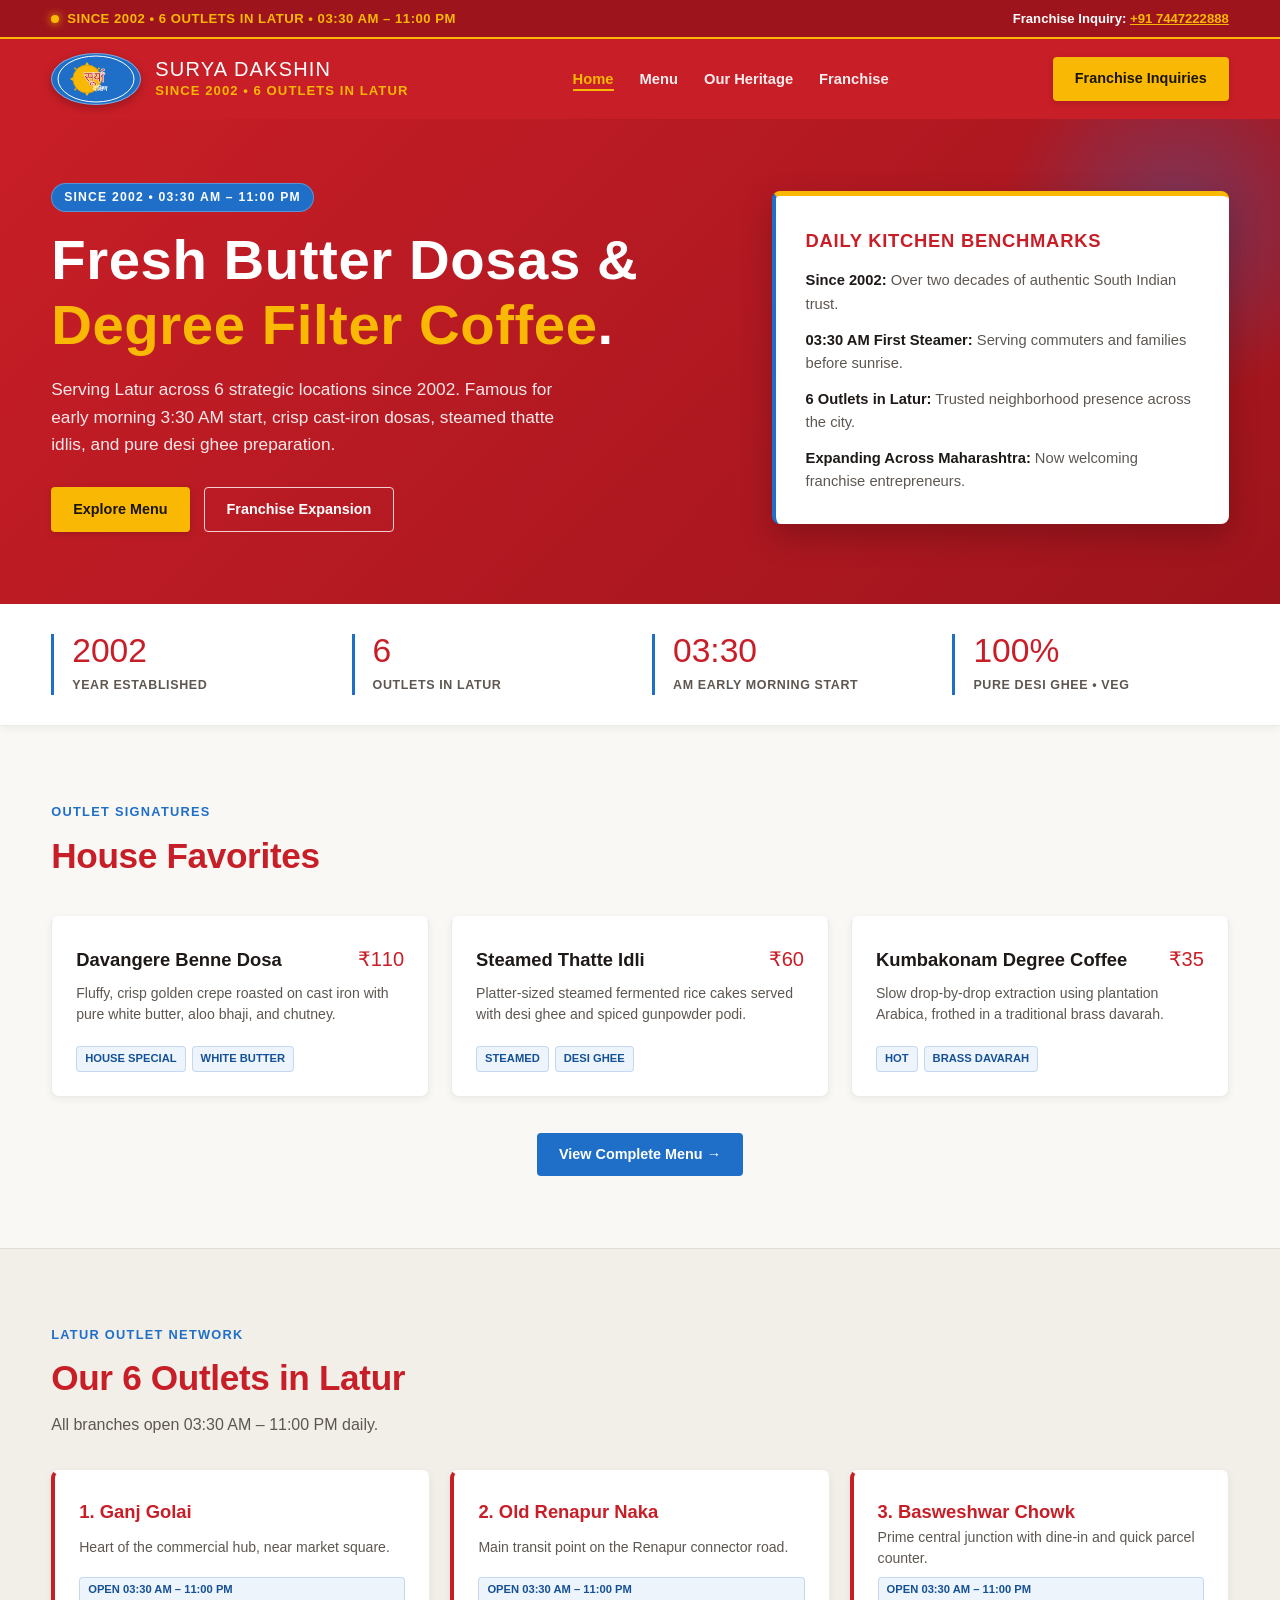
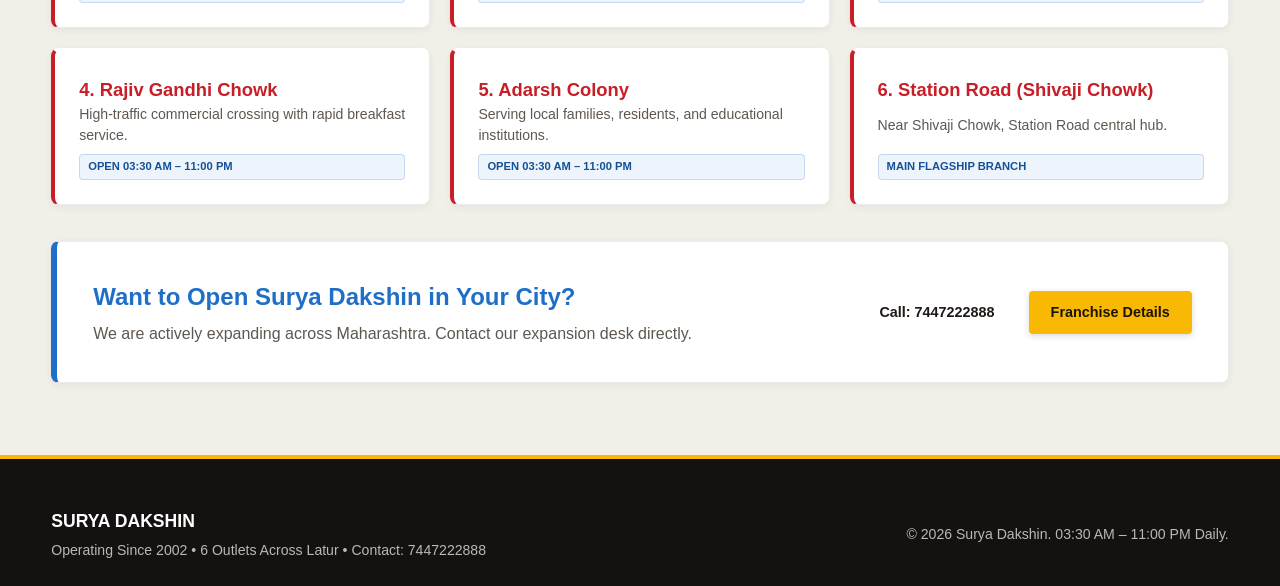
==== commit a6320700: "feat(franchise): add franchise expansion page, list 6 Latur branches, and update Since 2002 heritage" ====
--- a/index.html
+++ b/index.html
@@ -3,7 +3,7 @@
 <head>
   <meta charset="UTF-8">
   <meta name="viewport" content="width=device-width, initial-scale=1.0">
-  <title>Surya Dakshin | Authentic South Indian Cuisine | Latur</title>
+  <title>Surya Dakshin | Authentic South Indian (Since 2002) | 6 Outlets in Latur</title>
   <link rel="stylesheet" href="css/style.css">
 </head>
 <body>
@@ -13,10 +13,10 @@
     <div class="container marquee-inner">
       <div class="marquee-badge">
         <span class="marquee-dot"></span>
-        <span>Open Early Morning &bull; 03:30 AM &ndash; 11:00 PM</span>
+        <span>Since 2002 &bull; 6 Outlets in Latur &bull; 03:30 AM &ndash; 11:00 PM</span>
       </div>
       <div>
-        <span>Station Road, Latur &bull; 100% Pure Vegetarian</span>
+        <span>Franchise Inquiry: <a href="tel:+917447222888" style="color: var(--brand-sun-yellow); text-decoration: underline;">+91 7447222888</a></span>
       </div>
     </div>
   </aside>
@@ -46,7 +46,7 @@
 
         <div class="brand-text-block">
           <span class="brand-en">SURYA DAKSHIN</span>
-          <span class="brand-mr">Dosa &bull; Idli &bull; Filter Coffee</span>
+          <span class="brand-mr">Since 2002 &bull; 6 Outlets in Latur</span>
         </div>
       </a>
 
@@ -55,10 +55,11 @@
           <li><a href="index.html" class="nav-link is-current">Home</a></li>
           <li><a href="menu.html" class="nav-link">Menu</a></li>
           <li><a href="about.html" class="nav-link">Our Heritage</a></li>
+          <li><a href="franchise.html" class="nav-link">Franchise</a></li>
         </ul>
       </nav>
 
-      <a href="menu.html" class="btn btn-yellow">View Menu</a>
+      <a href="franchise.html" class="btn btn-yellow">Franchise Inquiries</a>
     </div>
   </header>
 
@@ -67,24 +68,24 @@
     <section class="hero">
       <div class="container hero-grid">
         <div>
-          <span class="hero-kicker">Early Morning Service &bull; 03:30 AM &ndash; 11:00 PM</span>
+          <span class="hero-kicker">Since 2002 &bull; 03:30 AM &ndash; 11:00 PM</span>
           <h1>Fresh Butter Dosas &amp; <span>Degree Filter Coffee</span>.</h1>
           <p>
-            Serving Latur from 3:30 in the morning till late evening. Crisp cast-iron dosas, soft steamed thatte idlis, and freshly brewed Kumbakonam coffee made with 100% pure desi ghee.
+            Serving Latur across 6 strategic locations since 2002. Famous for early morning 3:30 AM start, crisp cast-iron dosas, steamed thatte idlis, and pure desi ghee preparation.
           </p>
           <div class="hero-actions">
             <a href="menu.html" class="btn btn-yellow">Explore Menu</a>
-            <a href="about.html" class="btn btn-outline-white">Kitchen Standards</a>
+            <a href="franchise.html" class="btn btn-outline-white">Franchise Expansion</a>
           </div>
         </div>
 
         <div class="hero-card">
           <h3>Daily Kitchen Benchmarks</h3>
           <ul>
-            <li><strong>Starts at 03:30 AM:</strong> Fresh steaming idlis and hot sambar ready before dawn.</li>
-            <li><strong>Stone-Ground Batter:</strong> Urad and raw rice milled fresh daily. Zero artificial soda.</li>
-            <li><strong>Single-Source Ghee:</strong> Distinct aroma roasted on heavy cast-iron tavas.</li>
-            <li><strong>Kumbakonam Brew:</strong> First-decoction plantation Arabica served in brass davarah.</li>
+            <li><strong>Since 2002:</strong> Over two decades of authentic South Indian trust.</li>
+            <li><strong>03:30 AM First Steamer:</strong> Serving commuters and families before sunrise.</li>
+            <li><strong>6 Outlets in Latur:</strong> Trusted neighborhood presence across the city.</li>
+            <li><strong>Expanding Across Maharashtra:</strong> Now welcoming franchise entrepreneurs.</li>
           </ul>
         </div>
       </div>
@@ -94,25 +95,25 @@
     <section class="metrics" aria-label="Operational benchmarks">
       <div class="container metrics-grid">
         <div class="metric-item">
+          <span class="metric-num">2002</span>
+          <span class="metric-label">Year Established</span>
+        </div>
+        <div class="metric-item">
+          <span class="metric-num">6</span>
+          <span class="metric-label">Outlets in Latur</span>
+        </div>
+        <div class="metric-item">
           <span class="metric-num">03:30</span>
           <span class="metric-label">AM Early Morning Start</span>
         </div>
         <div class="metric-item">
           <span class="metric-num">100%</span>
-          <span class="metric-label">Single-Source Desi Ghee</span>
-        </div>
-        <div class="metric-item">
-          <span class="metric-num">4</span>
-          <span class="metric-label">Fresh Chutney Profiles</span>
-        </div>
-        <div class="metric-item">
-          <span class="metric-num">Pure</span>
-          <span class="metric-label">Vegetarian Preparation</span>
-        </div>
-      </div>
-    </section>
-
-    <!-- Signature Specials Preview -->
+          <span class="metric-label">Pure Desi Ghee &bull; Veg</span>
+        </div>
+      </div>
+    </section>
+
+    <!-- Signature Menu Preview -->
     <section class="menu">
       <div class="container">
         <div class="section-head">
@@ -123,7 +124,7 @@
         <div class="menu-grid">
           <article class="item-card">
             <div class="item-top">
-              <h3 class="item-title">Benne Dosa</h3>
+              <h3 class="item-title">Davangere Benne Dosa</h3>
               <span class="item-price">&#8377;110</span>
             </div>
             <p class="item-desc">Fluffy, crisp golden crepe roasted on cast iron with pure white butter, aloo bhaji, and chutney.</p>
@@ -141,7 +142,7 @@
 
           <article class="item-card">
             <div class="item-top">
-              <h3 class="item-title">Degree Filter Coffee</h3>
+              <h3 class="item-title">Kumbakonam Degree Coffee</h3>
               <span class="item-price">&#8377;35</span>
             </div>
             <p class="item-desc">Slow drop-by-drop extraction using plantation Arabica, frothed in a traditional brass davarah.</p>
@@ -155,22 +156,67 @@
       </div>
     </section>
 
-    <!-- Outlet Location Box -->
+    <!-- All 6 Latur Outlets Section -->
     <section class="menu" style="background-color: var(--bg-surface-soft); border-top: 1px solid var(--border-light);">
       <div class="container">
         <div class="section-head">
-          <span class="section-kicker">Location &amp; Timings</span>
-          <h2>Visit Surya Dakshin in Latur</h2>
-        </div>
-        <div class="outlet-box">
-          <h3>Surya Dakshin &ndash; Main Outlet</h3>
-          <p>Station Road, Near Shivaji Chowk, Latur, Maharashtra &ndash; 413512</p>
-          <p><strong>Operating Hours:</strong> 03:30 AM to 11:00 PM (Monday &ndash; Sunday)</p>
-          <div class="outlet-actions">
-            <a href="https://maps.google.com" target="_blank" rel="noopener noreferrer" class="btn btn-blue">Open in Google Maps</a>
-            <a href="tel:+910000000000" class="btn btn-yellow">Call Outlet</a>
-          </div>
-        </div>
+          <span class="section-kicker">Latur Outlet Network</span>
+          <h2>Our 6 Outlets in Latur</h2>
+          <p style="color: var(--text-muted); margin-top: 6px;">All branches open 03:30 AM &ndash; 11:00 PM daily.</p>
+        </div>
+
+        <div style="display: grid; grid-template-columns: repeat(auto-fit, minmax(280px, 1fr)); gap: 20px;">
+          
+          <div class="item-card" style="border-left: 4px solid var(--brand-red);">
+            <h3 class="item-title" style="color: var(--brand-red);">1. Ganj Golai</h3>
+            <p class="item-desc" style="margin-bottom: 8px;">Heart of the commercial hub, near market square.</p>
+            <span class="badge">Open 03:30 AM &ndash; 11:00 PM</span>
+          </div>
+
+          <div class="item-card" style="border-left: 4px solid var(--brand-red);">
+            <h3 class="item-title" style="color: var(--brand-red);">2. Old Renapur Naka</h3>
+            <p class="item-desc" style="margin-bottom: 8px;">Main transit point on the Renapur connector road.</p>
+            <span class="badge">Open 03:30 AM &ndash; 11:00 PM</span>
+          </div>
+
+          <div class="item-card" style="border-left: 4px solid var(--brand-red);">
+            <h3 class="item-title" style="color: var(--brand-red);">3. Basweshwar Chowk</h3>
+            <p class="item-desc" style="margin-bottom: 8px;">Prime central junction with dine-in and quick parcel counter.</p>
+            <span class="badge">Open 03:30 AM &ndash; 11:00 PM</span>
+          </div>
+
+          <div class="item-card" style="border-left: 4px solid var(--brand-red);">
+            <h3 class="item-title" style="color: var(--brand-red);">4. Rajiv Gandhi Chowk</h3>
+            <p class="item-desc" style="margin-bottom: 8px;">High-traffic commercial crossing with rapid breakfast service.</p>
+            <span class="badge">Open 03:30 AM &ndash; 11:00 PM</span>
+          </div>
+
+          <div class="item-card" style="border-left: 4px solid var(--brand-red);">
+            <h3 class="item-title" style="color: var(--brand-red);">5. Adarsh Colony</h3>
+            <p class="item-desc" style="margin-bottom: 8px;">Serving local families, residents, and educational institutions.</p>
+            <span class="badge">Open 03:30 AM &ndash; 11:00 PM</span>
+          </div>
+
+          <div class="item-card" style="border-left: 4px solid var(--brand-red);">
+            <h3 class="item-title" style="color: var(--brand-red);">6. Station Road (Shivaji Chowk)</h3>
+            <p class="item-desc" style="margin-bottom: 8px;">Near Shivaji Chowk, Station Road central hub.</p>
+            <span class="badge">Main Flagship Branch</span>
+          </div>
+
+        </div>
+
+        <!-- Franchise CTA Banner Inside Location Strip -->
+        <div class="outlet-box" style="margin-top: 36px; border-left-color: var(--brand-blue); display: flex; justify-content: space-between; align-items: center; flex-wrap: wrap; gap: 20px;">
+          <div>
+            <h3 style="color: var(--brand-blue); margin-bottom: 4px;">Want to Open Surya Dakshin in Your City?</h3>
+            <p style="margin: 0;">We are actively expanding across Maharashtra. Contact our expansion desk directly.</p>
+          </div>
+          <div style="display: flex; gap: 12px; flex-wrap: wrap;">
+            <a href="tel:+917447222888" class="btn btn-red">Call: 7447222888</a>
+            <a href="franchise.html" class="btn btn-yellow">Franchise Details</a>
+          </div>
+        </div>
+
       </div>
     </section>
   </main>
@@ -179,7 +225,7 @@
     <div class="container footer-inner">
       <div>
         <strong style="color: #fff; font-size: 1.1rem; display: block; margin-bottom: 4px;">SURYA DAKSHIN</strong>
-        <p>Station Road, Near Shivaji Chowk, Latur &bull; 413512</p>
+        <p>Operating Since 2002 &bull; 6 Outlets Across Latur &bull; Contact: 7447222888</p>
       </div>
       <div>
         <p>&copy; 2026 Surya Dakshin. 03:30 AM &ndash; 11:00 PM Daily.</p>
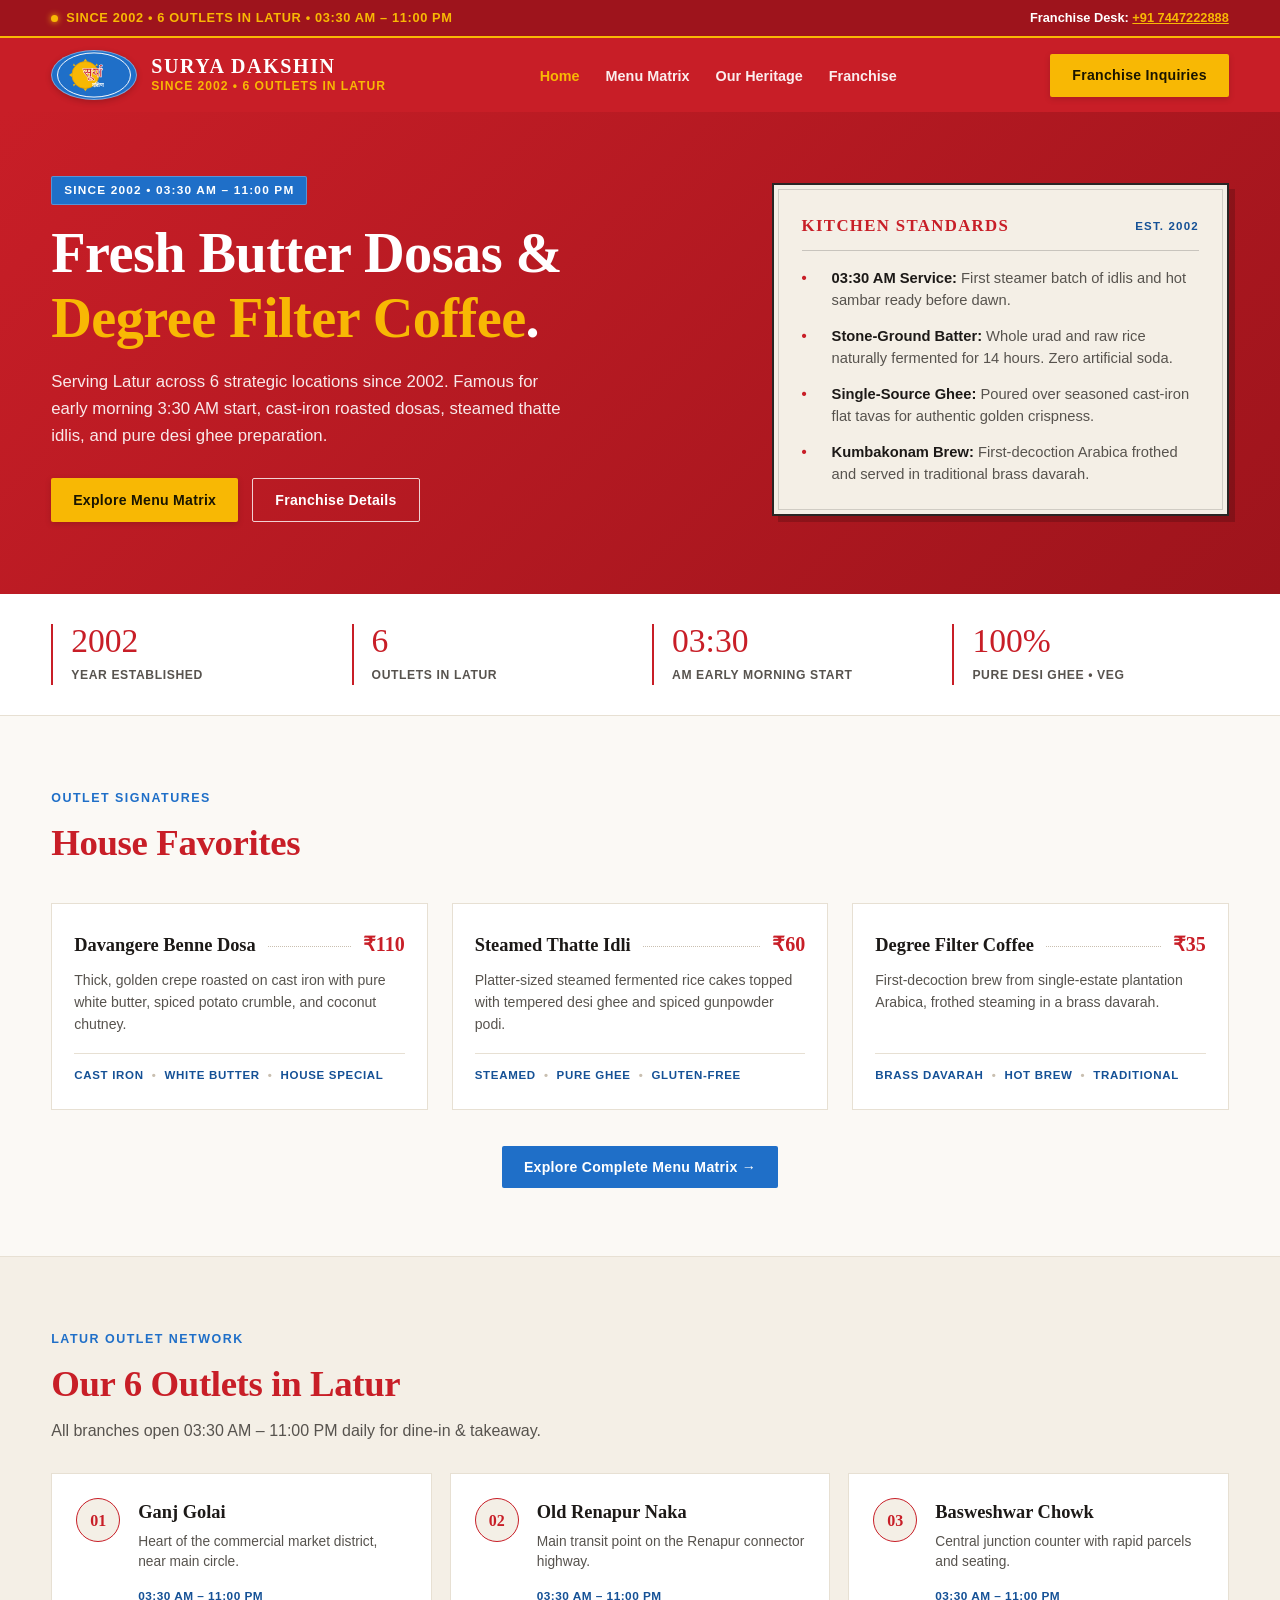
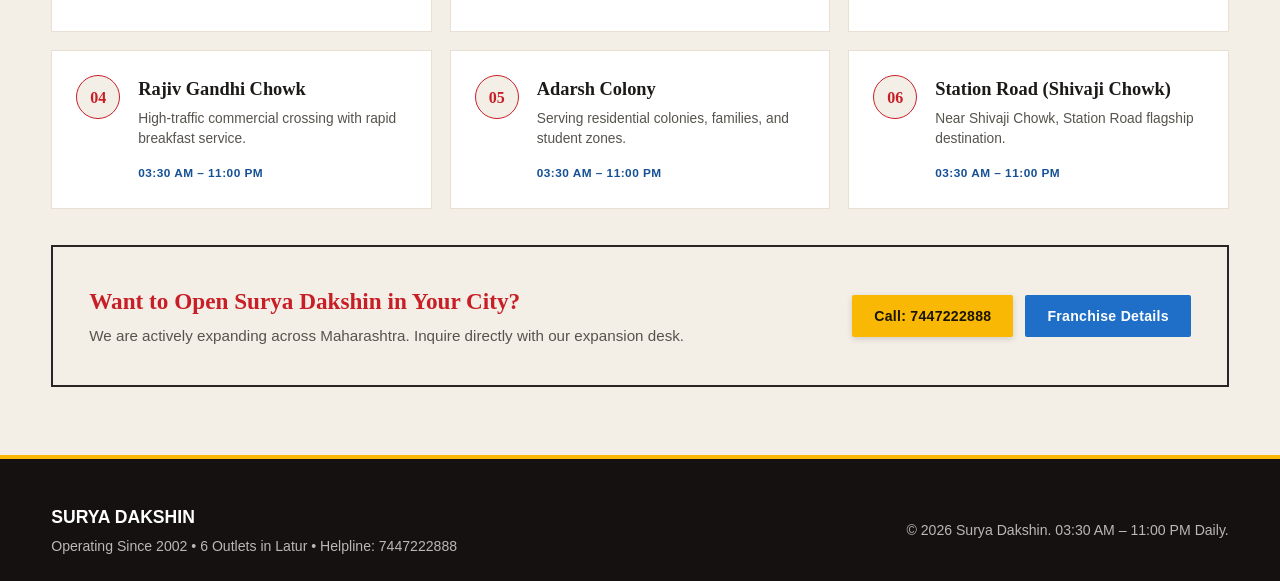
==== commit e69bae75: "style: replace generic cards with artisanal Tiffin Ledger cards, Kitchen Plaque, and Counter Tokens" ====
--- a/index.html
+++ b/index.html
@@ -3,12 +3,12 @@
 <head>
   <meta charset="UTF-8">
   <meta name="viewport" content="width=device-width, initial-scale=1.0">
-  <title>Surya Dakshin | Authentic South Indian (Since 2002) | 6 Outlets in Latur</title>
+  <title>Surya Dakshin | Authentic South Indian (Since 2002) | Latur</title>
   <link rel="stylesheet" href="css/style.css">
 </head>
 <body>
 
-  <!-- Top Marquee & Status Strip -->
+  <!-- Top Marquee -->
   <aside class="marquee-bar">
     <div class="container marquee-inner">
       <div class="marquee-badge">
@@ -16,12 +16,12 @@
         <span>Since 2002 &bull; 6 Outlets in Latur &bull; 03:30 AM &ndash; 11:00 PM</span>
       </div>
       <div>
-        <span>Franchise Inquiry: <a href="tel:+917447222888" style="color: var(--brand-sun-yellow); text-decoration: underline;">+91 7447222888</a></span>
+        <span>Franchise Desk: <a href="tel:+917447222888" style="color: var(--brand-sun-yellow); text-decoration: underline;">+91 7447222888</a></span>
       </div>
     </div>
   </aside>
 
-  <!-- Primary Signboard Header -->
+  <!-- Site Header -->
   <header class="site-header" id="masthead">
     <div class="container header-inner">
       <a href="index.html" class="brand-group" aria-label="Surya Dakshin Home">
@@ -53,7 +53,7 @@
       <nav aria-label="Primary navigation">
         <ul class="nav-menu">
           <li><a href="index.html" class="nav-link is-current">Home</a></li>
-          <li><a href="menu.html" class="nav-link">Menu</a></li>
+          <li><a href="menu.html" class="nav-link">Menu Matrix</a></li>
           <li><a href="about.html" class="nav-link">Our Heritage</a></li>
           <li><a href="franchise.html" class="nav-link">Franchise</a></li>
         </ul>
@@ -71,27 +71,43 @@
           <span class="hero-kicker">Since 2002 &bull; 03:30 AM &ndash; 11:00 PM</span>
           <h1>Fresh Butter Dosas &amp; <span>Degree Filter Coffee</span>.</h1>
           <p>
-            Serving Latur across 6 strategic locations since 2002. Famous for early morning 3:30 AM start, crisp cast-iron dosas, steamed thatte idlis, and pure desi ghee preparation.
+            Serving Latur across 6 strategic locations since 2002. Famous for early morning 3:30 AM start, cast-iron roasted dosas, steamed thatte idlis, and pure desi ghee preparation.
           </p>
           <div class="hero-actions">
-            <a href="menu.html" class="btn btn-yellow">Explore Menu</a>
-            <a href="franchise.html" class="btn btn-outline-white">Franchise Expansion</a>
-          </div>
-        </div>
-
-        <div class="hero-card">
-          <h3>Daily Kitchen Benchmarks</h3>
-          <ul>
-            <li><strong>Since 2002:</strong> Over two decades of authentic South Indian trust.</li>
-            <li><strong>03:30 AM First Steamer:</strong> Serving commuters and families before sunrise.</li>
-            <li><strong>6 Outlets in Latur:</strong> Trusted neighborhood presence across the city.</li>
-            <li><strong>Expanding Across Maharashtra:</strong> Now welcoming franchise entrepreneurs.</li>
+            <a href="menu.html" class="btn btn-yellow">Explore Menu Matrix</a>
+            <a href="franchise.html" class="btn btn-outline-white">Franchise Details</a>
+          </div>
+        </div>
+
+        <!-- Bespoke Card 1: Kitchen Plaque -->
+        <div class="plaque-card">
+          <div class="plaque-header">
+            <span class="plaque-title">Kitchen Standards</span>
+            <span class="plaque-seal">Est. 2002</span>
+          </div>
+          <ul class="plaque-list">
+            <li class="plaque-item">
+              <span class="plaque-bullet">&bull;</span>
+              <div><strong>03:30 AM Service:</strong> First steamer batch of idlis and hot sambar ready before dawn.</div>
+            </li>
+            <li class="plaque-item">
+              <span class="plaque-bullet">&bull;</span>
+              <div><strong>Stone-Ground Batter:</strong> Whole urad and raw rice naturally fermented for 14 hours. Zero artificial soda.</div>
+            </li>
+            <li class="plaque-item">
+              <span class="plaque-bullet">&bull;</span>
+              <div><strong>Single-Source Ghee:</strong> Poured over seasoned cast-iron flat tavas for authentic golden crispness.</div>
+            </li>
+            <li class="plaque-item">
+              <span class="plaque-bullet">&bull;</span>
+              <div><strong>Kumbakonam Brew:</strong> First-decoction Arabica frothed and served in traditional brass davarah.</div>
+            </li>
           </ul>
         </div>
       </div>
     </section>
 
-    <!-- Operational Highlights -->
+    <!-- Metrics -->
     <section class="metrics" aria-label="Operational benchmarks">
       <div class="container metrics-grid">
         <div class="metric-item">
@@ -113,7 +129,7 @@
       </div>
     </section>
 
-    <!-- Signature Menu Preview -->
+    <!-- Bespoke Card 2: Ledger Menu Grid -->
     <section class="menu">
       <div class="container">
         <div class="section-head">
@@ -122,98 +138,137 @@
         </div>
 
         <div class="menu-grid">
-          <article class="item-card">
-            <div class="item-top">
-              <h3 class="item-title">Davangere Benne Dosa</h3>
-              <span class="item-price">&#8377;110</span>
-            </div>
-            <p class="item-desc">Fluffy, crisp golden crepe roasted on cast iron with pure white butter, aloo bhaji, and chutney.</p>
-            <div class="badge-row"><span class="badge">House Special</span><span class="badge">White Butter</span></div>
+          <article class="ledger-card">
+            <div>
+              <div class="ledger-top">
+                <h3 class="ledger-title">Davangere Benne Dosa</h3>
+                <span class="ledger-leader"></span>
+                <span class="ledger-price">&#8377;110</span>
+              </div>
+              <p class="ledger-desc">Thick, golden crepe roasted on cast iron with pure white butter, spiced potato crumble, and coconut chutney.</p>
+            </div>
+            <div class="ledger-notes">
+              <span class="ledger-note">Cast Iron</span>
+              <span class="ledger-note">White Butter</span>
+              <span class="ledger-note">House Special</span>
+            </div>
           </article>
 
-          <article class="item-card">
-            <div class="item-top">
-              <h3 class="item-title">Steamed Thatte Idli</h3>
-              <span class="item-price">&#8377;60</span>
-            </div>
-            <p class="item-desc">Platter-sized steamed fermented rice cakes served with desi ghee and spiced gunpowder podi.</p>
-            <div class="badge-row"><span class="badge">Steamed</span><span class="badge">Desi Ghee</span></div>
+          <article class="ledger-card">
+            <div>
+              <div class="ledger-top">
+                <h3 class="ledger-title">Steamed Thatte Idli</h3>
+                <span class="ledger-leader"></span>
+                <span class="ledger-price">&#8377;60</span>
+              </div>
+              <p class="ledger-desc">Platter-sized steamed fermented rice cakes topped with tempered desi ghee and spiced gunpowder podi.</p>
+            </div>
+            <div class="ledger-notes">
+              <span class="ledger-note">Steamed</span>
+              <span class="ledger-note">Pure Ghee</span>
+              <span class="ledger-note">Gluten-Free</span>
+            </div>
           </article>
 
-          <article class="item-card">
-            <div class="item-top">
-              <h3 class="item-title">Kumbakonam Degree Coffee</h3>
-              <span class="item-price">&#8377;35</span>
-            </div>
-            <p class="item-desc">Slow drop-by-drop extraction using plantation Arabica, frothed in a traditional brass davarah.</p>
-            <div class="badge-row"><span class="badge">Hot</span><span class="badge">Brass Davarah</span></div>
+          <article class="ledger-card">
+            <div>
+              <div class="ledger-top">
+                <h3 class="ledger-title">Degree Filter Coffee</h3>
+                <span class="ledger-leader"></span>
+                <span class="ledger-price">&#8377;35</span>
+              </div>
+              <p class="ledger-desc">First-decoction brew from single-estate plantation Arabica, frothed steaming in a brass davarah.</p>
+            </div>
+            <div class="ledger-notes">
+              <span class="ledger-note">Brass Davarah</span>
+              <span class="ledger-note">Hot Brew</span>
+              <span class="ledger-note">Traditional</span>
+            </div>
           </article>
         </div>
 
         <div style="margin-top: 36px; text-align: center;">
-          <a href="menu.html" class="btn btn-blue">View Complete Menu &rarr;</a>
-        </div>
-      </div>
-    </section>
-
-    <!-- All 6 Latur Outlets Section -->
-    <section class="menu" style="background-color: var(--bg-surface-soft); border-top: 1px solid var(--border-light);">
+          <a href="menu.html" class="btn btn-blue">Explore Complete Menu Matrix &rarr;</a>
+        </div>
+      </div>
+    </section>
+
+    <!-- Bespoke Card 3: Counter Token Outlets -->
+    <section class="menu" style="background-color: var(--bg-parchment); border-top: 1px solid var(--border-hairline);">
       <div class="container">
         <div class="section-head">
           <span class="section-kicker">Latur Outlet Network</span>
           <h2>Our 6 Outlets in Latur</h2>
-          <p style="color: var(--text-muted); margin-top: 6px;">All branches open 03:30 AM &ndash; 11:00 PM daily.</p>
-        </div>
-
-        <div style="display: grid; grid-template-columns: repeat(auto-fit, minmax(280px, 1fr)); gap: 20px;">
+          <p style="color: var(--text-muted); margin-top: 4px;">All branches open 03:30 AM &ndash; 11:00 PM daily for dine-in &amp; takeaway.</p>
+        </div>
+
+        <div style="display: grid; grid-template-columns: repeat(auto-fit, minmax(320px, 1fr)); gap: 18px;">
           
-          <div class="item-card" style="border-left: 4px solid var(--brand-red);">
-            <h3 class="item-title" style="color: var(--brand-red);">1. Ganj Golai</h3>
-            <p class="item-desc" style="margin-bottom: 8px;">Heart of the commercial hub, near market square.</p>
-            <span class="badge">Open 03:30 AM &ndash; 11:00 PM</span>
-          </div>
-
-          <div class="item-card" style="border-left: 4px solid var(--brand-red);">
-            <h3 class="item-title" style="color: var(--brand-red);">2. Old Renapur Naka</h3>
-            <p class="item-desc" style="margin-bottom: 8px;">Main transit point on the Renapur connector road.</p>
-            <span class="badge">Open 03:30 AM &ndash; 11:00 PM</span>
-          </div>
-
-          <div class="item-card" style="border-left: 4px solid var(--brand-red);">
-            <h3 class="item-title" style="color: var(--brand-red);">3. Basweshwar Chowk</h3>
-            <p class="item-desc" style="margin-bottom: 8px;">Prime central junction with dine-in and quick parcel counter.</p>
-            <span class="badge">Open 03:30 AM &ndash; 11:00 PM</span>
-          </div>
-
-          <div class="item-card" style="border-left: 4px solid var(--brand-red);">
-            <h3 class="item-title" style="color: var(--brand-red);">4. Rajiv Gandhi Chowk</h3>
-            <p class="item-desc" style="margin-bottom: 8px;">High-traffic commercial crossing with rapid breakfast service.</p>
-            <span class="badge">Open 03:30 AM &ndash; 11:00 PM</span>
-          </div>
-
-          <div class="item-card" style="border-left: 4px solid var(--brand-red);">
-            <h3 class="item-title" style="color: var(--brand-red);">5. Adarsh Colony</h3>
-            <p class="item-desc" style="margin-bottom: 8px;">Serving local families, residents, and educational institutions.</p>
-            <span class="badge">Open 03:30 AM &ndash; 11:00 PM</span>
-          </div>
-
-          <div class="item-card" style="border-left: 4px solid var(--brand-red);">
-            <h3 class="item-title" style="color: var(--brand-red);">6. Station Road (Shivaji Chowk)</h3>
-            <p class="item-desc" style="margin-bottom: 8px;">Near Shivaji Chowk, Station Road central hub.</p>
-            <span class="badge">Main Flagship Branch</span>
-          </div>
-
-        </div>
-
-        <!-- Franchise CTA Banner Inside Location Strip -->
-        <div class="outlet-box" style="margin-top: 36px; border-left-color: var(--brand-blue); display: flex; justify-content: space-between; align-items: center; flex-wrap: wrap; gap: 20px;">
+          <div class="token-card">
+            <div class="token-badge">01</div>
+            <div class="token-info">
+              <h3 class="token-title">Ganj Golai</h3>
+              <p class="token-landmark">Heart of the commercial market district, near main circle.</p>
+              <span class="token-schedule">03:30 AM &ndash; 11:00 PM</span>
+            </div>
+          </div>
+
+          <div class="token-card">
+            <div class="token-badge">02</div>
+            <div class="token-info">
+              <h3 class="token-title">Old Renapur Naka</h3>
+              <p class="token-landmark">Main transit point on the Renapur connector highway.</p>
+              <span class="token-schedule">03:30 AM &ndash; 11:00 PM</span>
+            </div>
+          </div>
+
+          <div class="token-card">
+            <div class="token-badge">03</div>
+            <div class="token-info">
+              <h3 class="token-title">Basweshwar Chowk</h3>
+              <p class="token-landmark">Central junction counter with rapid parcels and seating.</p>
+              <span class="token-schedule">03:30 AM &ndash; 11:00 PM</span>
+            </div>
+          </div>
+
+          <div class="token-card">
+            <div class="token-badge">04</div>
+            <div class="token-info">
+              <h3 class="token-title">Rajiv Gandhi Chowk</h3>
+              <p class="token-landmark">High-traffic commercial crossing with rapid breakfast service.</p>
+              <span class="token-schedule">03:30 AM &ndash; 11:00 PM</span>
+            </div>
+          </div>
+
+          <div class="token-card">
+            <div class="token-badge">05</div>
+            <div class="token-info">
+              <h3 class="token-title">Adarsh Colony</h3>
+              <p class="token-landmark">Serving residential colonies, families, and student zones.</p>
+              <span class="token-schedule">03:30 AM &ndash; 11:00 PM</span>
+            </div>
+          </div>
+
+          <div class="token-card">
+            <div class="token-badge">06</div>
+            <div class="token-info">
+              <h3 class="token-title">Station Road (Shivaji Chowk)</h3>
+              <p class="token-landmark">Near Shivaji Chowk, Station Road flagship destination.</p>
+              <span class="token-schedule">03:30 AM &ndash; 11:00 PM</span>
+            </div>
+          </div>
+
+        </div>
+
+        <!-- Expansion Banner -->
+        <div class="franchise-banner">
           <div>
-            <h3 style="color: var(--brand-blue); margin-bottom: 4px;">Want to Open Surya Dakshin in Your City?</h3>
-            <p style="margin: 0;">We are actively expanding across Maharashtra. Contact our expansion desk directly.</p>
+            <h3>Want to Open Surya Dakshin in Your City?</h3>
+            <p>We are actively expanding across Maharashtra. Inquire directly with our expansion desk.</p>
           </div>
           <div style="display: flex; gap: 12px; flex-wrap: wrap;">
-            <a href="tel:+917447222888" class="btn btn-red">Call: 7447222888</a>
-            <a href="franchise.html" class="btn btn-yellow">Franchise Details</a>
+            <a href="tel:+917447222888" class="btn btn-yellow">Call: 7447222888</a>
+            <a href="franchise.html" class="btn btn-blue">Franchise Details</a>
           </div>
         </div>
 
@@ -225,7 +280,7 @@
     <div class="container footer-inner">
       <div>
         <strong style="color: #fff; font-size: 1.1rem; display: block; margin-bottom: 4px;">SURYA DAKSHIN</strong>
-        <p>Operating Since 2002 &bull; 6 Outlets Across Latur &bull; Contact: 7447222888</p>
+        <p>Operating Since 2002 &bull; 6 Outlets in Latur &bull; Helpline: 7447222888</p>
       </div>
       <div>
         <p>&copy; 2026 Surya Dakshin. 03:30 AM &ndash; 11:00 PM Daily.</p>
--- a/css/style.css
+++ b/css/style.css
@@ -1,43 +1,34 @@
 /* ==========================================================================
-   SURYA DAKSHIN - EXACT SIGNBOARD BRAND PALETTE
+   SURYA DAKSHIN - SIGNBOARD COLOR TOKENS
    ========================================================================== */
 :root {
-  /* Brand Signboard Identity */
-  --brand-red: #c81e27;             /* Signboard crimson red */
-  --brand-red-dark: #9e141c;        /* Deep shade for buttons and hovers */
-  --brand-blue: #1f6fc8;            /* Signboard oval cobalt sky-blue */
-  --brand-blue-dark: #155196;       /* Deep navy blue */
-  --brand-sun-yellow: #f8b804;      /* Radiant sunburst gold */
-  --brand-sun-accent: #ffa700;      /* Deep amber edge */
-
-  /* Neutral Surfaces (Clean, high-contrast dining theme) */
-  --bg-page: #f9f8f5;               /* Warm parchment clean background */
-  --bg-surface: #ffffff;            /* Pure white content cards */
-  --bg-surface-soft: #f2efe9;       /* Secondary neutral container */
-  --bg-dark: #141110;               /* Deep cast footer & contrast strip */
-
-  /* Text & Border Tokens */
-  --text-dark: #1e1917;             /* High readability charcoal */
-  --text-muted: #5e5751;            /* Secondary body */
-  --text-light: #ffffff;            /* White on red/blue sections */
-  --border-light: rgba(0, 0, 0, 0.08);
-  --border-subtle: rgba(255, 255, 255, 0.16);
-
-  /* Typography Stacks */
+  --brand-red: #c81e27;
+  --brand-red-dark: #9e141c;
+  --brand-blue: #1f6fc8;
+  --brand-blue-dark: #155196;
+  --brand-sun-yellow: #f8b804;
+  --brand-sun-dark: #d99b00;
+
+  --bg-page: #fbf9f5;
+  --bg-parchment: #f4efe6;
+  --bg-card: #ffffff;
+  --bg-dark: #141110;
+
+  --text-dark: #1c1917;
+  --text-muted: #57534e;
+  --text-light: #ffffff;
+
+  --border-hairline: #e7e0d3;
+  --border-bold: #292524;
+
   --font-sans: -apple-system, BlinkMacSystemFont, "Segoe UI", Roboto, "Noto Sans Devanagari", sans-serif;
-  --font-heading: "Arial Black", -apple-system, BlinkMacSystemFont, "Segoe UI", sans-serif;
-
-  /* Global Layout */
+  --font-display: "Charter", "Bitstream Charter", "Sitka Text", "Cambria", serif;
+
   --max-w: 1200px;
-  --radius-sm: 4px;
-  --radius-md: 8px;
-  --radius-pill: 999px;
-  --shadow-sm: 0 2px 8px rgba(0, 0, 0, 0.06);
-  --shadow-md: 0 6px 20px rgba(0, 0, 0, 0.09);
-  --transition: 0.18s ease-in-out;
-}
-
-/* Base Reset */
+  --radius-sm: 2px;
+  --transition: 0.2s cubic-bezier(0.16, 1, 0.3, 1);
+}
+
 *, *::before, *::after {
   box-sizing: border-box;
   margin: 0;
@@ -64,12 +55,12 @@
 }
 
 /* ==========================================================================
-   TOP MARQUEE / STATUS BAR (Inspired by the LED scroll on signboard)
+   TOP MARQUEE
    ========================================================================== */
 .marquee-bar {
   background-color: var(--brand-red-dark);
   color: var(--text-light);
-  font-size: 0.82rem;
+  font-size: 0.8rem;
   font-weight: 600;
   padding: 8px 0;
   border-bottom: 2px solid var(--brand-sun-yellow);
@@ -88,28 +79,28 @@
   gap: 8px;
   color: var(--brand-sun-yellow);
   text-transform: uppercase;
-  letter-spacing: 0.04em;
+  letter-spacing: 0.05em;
 }
 
 .marquee-dot {
-  width: 8px;
-  height: 8px;
+  width: 7px;
+  height: 7px;
   border-radius: 50%;
   background: var(--brand-sun-yellow);
-  box-shadow: 0 0 8px var(--brand-sun-yellow);
-}
-
-/* ==========================================================================
-   PRIMARY NAVIGATION (Crimson Signboard Header)
+  box-shadow: 0 0 6px var(--brand-sun-yellow);
+}
+
+/* ==========================================================================
+   PRIMARY NAVIGATION
    ========================================================================== */
 .site-header {
   background-color: var(--brand-red);
   color: var(--text-light);
-  padding: 14px 0;
+  padding: 12px 0;
   position: sticky;
   top: 0;
   z-index: 100;
-  box-shadow: 0 4px 18px rgba(200, 30, 39, 0.25);
+  box-shadow: 0 4px 16px rgba(200, 30, 39, 0.25);
 }
 
 .header-inner {
@@ -118,7 +109,6 @@
   align-items: center;
 }
 
-/* Exact Signboard Medallion Logo */
 .brand-group {
   display: flex;
   align-items: center;
@@ -126,17 +116,16 @@
 }
 
 .brand-oval-logo {
-  width: 90px;
-  height: 52px;
+  width: 86px;
+  height: 50px;
   background: var(--brand-blue);
   border-radius: 50%;
   display: flex;
   align-items: center;
   justify-content: center;
-  position: relative;
-  box-shadow: 0 3px 8px rgba(0, 0, 0, 0.25);
   border: 1.5px solid rgba(255, 255, 255, 0.4);
   flex-shrink: 0;
+  box-shadow: 0 2px 6px rgba(0, 0, 0, 0.2);
 }
 
 .brand-text-block {
@@ -145,15 +134,16 @@
 }
 
 .brand-en {
-  font-family: var(--font-heading);
+  font-family: var(--font-display);
   font-size: 1.25rem;
+  font-weight: 700;
   color: var(--text-light);
-  letter-spacing: 0.06em;
+  letter-spacing: 0.08em;
   line-height: 1.1;
 }
 
 .brand-mr {
-  font-size: 0.82rem;
+  font-size: 0.76rem;
   font-weight: 700;
   color: var(--brand-sun-yellow);
   letter-spacing: 0.08em;
@@ -168,27 +158,28 @@
 }
 
 .nav-link {
-  font-size: 0.92rem;
+  font-size: 0.9rem;
   font-weight: 600;
   color: rgba(255, 255, 255, 0.92);
   transition: color var(--transition);
 }
 
-.nav-link:hover {
+.nav-link:hover,
+.nav-link.is-current {
   color: var(--brand-sun-yellow);
 }
 
-/* Common Buttons */
 .btn {
   display: inline-flex;
   align-items: center;
   justify-content: center;
   padding: 10px 22px;
-  font-size: 0.9rem;
+  font-size: 0.88rem;
   font-weight: 700;
   border-radius: var(--radius-sm);
   transition: var(--transition);
   cursor: pointer;
+  letter-spacing: 0.02em;
 }
 
 .btn-yellow {
@@ -218,29 +209,15 @@
 
 .btn-outline-white:hover {
   background: rgba(255, 255, 255, 0.12);
-  color: var(--text-light);
-}
-
-/* ==========================================================================
-   HERO BANNER (Signboard Red Backed with Oval Emblem Highlights)
+}
+
+/* ==========================================================================
+   HERO BANNER
    ========================================================================== */
 .hero {
   background: linear-gradient(135deg, var(--brand-red) 0%, var(--brand-red-dark) 100%);
   color: var(--text-light);
   padding: 64px 0 72px;
-  position: relative;
-  overflow: hidden;
-}
-
-.hero::after {
-  content: "";
-  position: absolute;
-  top: -80px;
-  right: -80px;
-  width: 360px;
-  height: 360px;
-  background: radial-gradient(circle, rgba(31, 111, 200, 0.35) 0%, transparent 70%);
-  pointer-events: none;
 }
 
 .hero-grid {
@@ -248,29 +225,27 @@
   grid-template-columns: 1.25fr 0.85fr;
   align-items: center;
   gap: 48px;
-  position: relative;
-  z-index: 2;
 }
 
 .hero-kicker {
   display: inline-block;
   background-color: var(--brand-blue);
   color: var(--text-light);
-  font-size: 0.76rem;
+  font-size: 0.74rem;
   font-weight: 800;
   text-transform: uppercase;
   letter-spacing: 0.1em;
   padding: 4px 12px;
-  border-radius: var(--radius-pill);
+  border-radius: var(--radius-sm);
   margin-bottom: 16px;
   border: 1px solid rgba(255, 255, 255, 0.25);
 }
 
 .hero h1 {
-  font-family: var(--font-heading);
+  font-family: var(--font-display);
   font-size: clamp(2.3rem, 4.4vw, 3.6rem);
   line-height: 1.15;
-  letter-spacing: 0.01em;
+  letter-spacing: -0.01em;
   margin-bottom: 18px;
 }
 
@@ -279,7 +254,7 @@
 }
 
 .hero p {
-  font-size: 1.08rem;
+  font-size: 1.05rem;
   line-height: 1.6;
   color: rgba(255, 255, 255, 0.9);
   max-width: 520px;
@@ -292,36 +267,75 @@
   flex-wrap: wrap;
 }
 
-/* Hero Badge Card */
-.hero-card {
-  background: var(--bg-surface);
+/* ==========================================================================
+   NEW BESPOKE CARD STYLE 1: KITCHEN ARCHIVE PLAQUE (.plaque-card)
+   A vintage framed culinary manifest with double-hairline border
+   ========================================================================== */
+.plaque-card {
+  background: var(--bg-parchment);
   color: var(--text-dark);
-  border-radius: var(--radius-md);
-  padding: 30px;
-  box-shadow: 0 12px 32px rgba(0, 0, 0, 0.22);
-  border-top: 5px solid var(--brand-sun-yellow);
-  border-left: 4px solid var(--brand-blue);
-}
-
-.hero-card h3 {
-  font-size: 1.15rem;
-  font-weight: 800;
+  padding: 28px;
+  position: relative;
+  border: 2px solid var(--border-bold);
+  box-shadow: 6px 6px 0px rgba(0, 0, 0, 0.18);
+}
+
+.plaque-card::before {
+  content: "";
+  position: absolute;
+  inset: 4px;
+  border: 1px solid rgba(0, 0, 0, 0.15);
+  pointer-events: none;
+}
+
+.plaque-header {
+  display: flex;
+  justify-content: space-between;
+  align-items: center;
+  border-bottom: 1.5px solid rgba(0, 0, 0, 0.18);
+  padding-bottom: 10px;
+  margin-bottom: 16px;
+}
+
+.plaque-title {
+  font-family: var(--font-display);
+  font-size: 1.05rem;
+  font-weight: 700;
+  text-transform: uppercase;
+  letter-spacing: 0.08em;
   color: var(--brand-red);
-  margin-bottom: 14px;
-  text-transform: uppercase;
-  letter-spacing: 0.04em;
-}
-
-.hero-card ul {
+}
+
+.plaque-seal {
+  font-size: 0.72rem;
+  font-weight: 700;
+  letter-spacing: 0.1em;
+  color: var(--brand-blue-dark);
+  text-transform: uppercase;
+}
+
+.plaque-list {
   list-style: none;
   display: flex;
   flex-direction: column;
-  gap: 12px;
+  gap: 14px;
+}
+
+.plaque-item {
+  display: grid;
+  grid-template-columns: 20px 1fr;
+  gap: 10px;
   font-size: 0.92rem;
   color: var(--text-muted);
-}
-
-.hero-card li strong {
+  line-height: 1.5;
+}
+
+.plaque-bullet {
+  color: var(--brand-red);
+  font-weight: 800;
+}
+
+.plaque-item strong {
   color: var(--text-dark);
 }
 
@@ -329,10 +343,9 @@
    METRICS BANNER
    ========================================================================== */
 .metrics {
-  background-color: var(--bg-surface);
-  border-bottom: 1px solid var(--border-light);
+  background-color: #fff;
+  border-bottom: 1px solid var(--border-hairline);
   padding: 30px 0;
-  box-shadow: var(--shadow-sm);
 }
 
 .metrics-grid {
@@ -342,12 +355,12 @@
 }
 
 .metric-item {
-  border-left: 3px solid var(--brand-blue);
+  border-left: 2px solid var(--brand-red);
   padding-left: 18px;
 }
 
 .metric-num {
-  font-family: var(--font-heading);
+  font-family: var(--font-display);
   font-size: 2.1rem;
   color: var(--brand-red);
   line-height: 1;
@@ -355,7 +368,7 @@
 
 .metric-label {
   display: block;
-  font-size: 0.78rem;
+  font-size: 0.76rem;
   font-weight: 700;
   color: var(--text-muted);
   text-transform: uppercase;
@@ -364,49 +377,49 @@
 }
 
 /* ==========================================================================
-   MENU MATRIX SECTION
+   NEW BESPOKE CARD STYLE 2: "TIFFIN LEDGER" MENU MATRIX (.ledger-card)
+   Authentic artisan food board layout with dotted price leader
    ========================================================================== */
 .menu {
-  padding: 72px 0;
+  padding: 68px 0;
 }
 
 .section-head {
-  margin-bottom: 32px;
+  margin-bottom: 30px;
 }
 
 .section-kicker {
-  font-size: 0.8rem;
+  font-size: 0.78rem;
   font-weight: 800;
   color: var(--brand-blue);
   text-transform: uppercase;
-  letter-spacing: 0.1em;
+  letter-spacing: 0.12em;
 }
 
 .section-head h2 {
-  font-family: var(--font-heading);
-  font-size: 2.2rem;
+  font-family: var(--font-display);
+  font-size: 2.3rem;
   color: var(--brand-red);
   letter-spacing: -0.01em;
   margin-top: 4px;
 }
 
-/* Filter Bar */
 .filter-bar {
   display: flex;
-  gap: 10px;
-  margin-bottom: 32px;
+  gap: 8px;
+  margin-bottom: 36px;
   overflow-x: auto;
   padding-bottom: 6px;
 }
 
 .filter-pill {
-  background: var(--bg-surface);
-  border: 1px solid var(--border-light);
+  background: transparent;
+  border: 1px solid var(--border-hairline);
   color: var(--text-muted);
   padding: 8px 18px;
-  font-size: 0.88rem;
-  font-weight: 700;
-  border-radius: var(--radius-pill);
+  font-size: 0.85rem;
+  font-weight: 700;
+  border-radius: var(--radius-sm);
   cursor: pointer;
   white-space: nowrap;
   transition: var(--transition);
@@ -420,121 +433,187 @@
 .filter-pill.is-active {
   background-color: var(--brand-blue);
   border-color: var(--brand-blue);
-  color: var(--text-light);
-}
-
-/* Menu Grid & Item Cards */
+  color: #fff;
+}
+
+/* Ledger Grid & Cards */
 .menu-grid {
   display: grid;
   grid-template-columns: repeat(3, 1fr);
-  gap: 22px;
-}
-
-.item-card {
-  background: var(--bg-surface);
-  border: 1px solid var(--border-light);
-  padding: 24px;
-  border-radius: var(--radius-md);
-  box-shadow: var(--shadow-sm);
+  gap: 24px;
+}
+
+.ledger-card {
+  background: var(--bg-card);
+  border: 1px solid var(--border-hairline);
+  padding: 24px 22px;
   display: flex;
   flex-direction: column;
   justify-content: space-between;
-  transition: transform var(--transition), box-shadow var(--transition);
-  border-top: 3px solid transparent;
-}
-
-.item-card:hover {
-  transform: translateY(-3px);
-  box-shadow: var(--shadow-md);
-  border-top-color: var(--brand-red);
-}
-
-.item-top {
-  display: flex;
+  position: relative;
+  transition: var(--transition);
+}
+
+.ledger-card:hover {
+  border-color: var(--brand-red);
+  box-shadow: 0 4px 18px rgba(0, 0, 0, 0.05);
+}
+
+.ledger-top {
+  display: flex;
+  align-items: baseline;
   justify-content: space-between;
-  align-items: baseline;
-  gap: 12px;
-  margin-bottom: 8px;
-}
-
-.item-title {
+  margin-bottom: 10px;
+  gap: 8px;
+}
+
+.ledger-title {
+  font-family: var(--font-display);
   font-size: 1.15rem;
   font-weight: 700;
   color: var(--text-dark);
-}
-
-.item-price {
-  font-family: var(--font-heading);
+  white-space: nowrap;
+}
+
+.ledger-leader {
+  flex-grow: 1;
+  border-bottom: 1.5px dotted #c9bfb0;
+  margin: 0 4px;
+  position: relative;
+  top: -4px;
+}
+
+.ledger-price {
+  font-family: var(--font-display);
   font-size: 1.25rem;
+  font-weight: 700;
   color: var(--brand-red);
   white-space: nowrap;
 }
 
-.item-desc {
+.ledger-desc {
   font-size: 0.88rem;
   color: var(--text-muted);
-  line-height: 1.5;
-  margin-bottom: 20px;
-}
-
-.badge-row {
-  display: flex;
-  gap: 6px;
+  line-height: 1.55;
+  margin-bottom: 18px;
+}
+
+.ledger-notes {
+  display: flex;
+  gap: 8px;
   flex-wrap: wrap;
+  padding-top: 12px;
+  border-top: 1px solid var(--border-hairline);
   margin-top: auto;
 }
 
-.badge {
-  font-size: 0.7rem;
-  font-weight: 700;
+.ledger-note {
+  font-size: 0.72rem;
+  font-weight: 700;
+  letter-spacing: 0.06em;
+  text-transform: uppercase;
   color: var(--brand-blue-dark);
-  background-color: rgba(31, 111, 200, 0.08);
-  border: 1px solid rgba(31, 111, 200, 0.2);
-  padding: 3px 8px;
-  border-radius: var(--radius-sm);
-  text-transform: uppercase;
-}
-
-/* ==========================================================================
-   OUTLET LOCATION & SERVICE BOX
-   ========================================================================== */
-.outlet-box {
-  background: var(--bg-surface);
-  border: 1px solid var(--border-light);
-  border-left: 6px solid var(--brand-red);
+}
+
+.ledger-note:not(:last-child)::after {
+  content: "•";
+  margin-left: 8px;
+  color: #c9bfb0;
+}
+
+/* ==========================================================================
+   NEW BESPOKE CARD STYLE 3: "COUNTER TOKEN" BRANCH CARDS (.token-card)
+   Features circular sequence markers and landmark-based typography
+   ========================================================================== */
+.token-card {
+  background: var(--bg-card);
+  border: 1px solid var(--border-hairline);
+  padding: 24px;
+  display: flex;
+  gap: 18px;
+  align-items: flex-start;
+  transition: var(--transition);
+}
+
+.token-card:hover {
+  border-color: var(--brand-red);
+  box-shadow: 0 4px 14px rgba(200, 30, 39, 0.08);
+}
+
+.token-badge {
+  width: 44px;
+  height: 44px;
+  background-color: var(--bg-parchment);
+  border: 1.5px solid var(--brand-red);
+  color: var(--brand-red);
+  border-radius: 50%;
+  display: flex;
+  align-items: center;
+  justify-content: center;
+  font-family: var(--font-display);
+  font-weight: 700;
+  font-size: 1rem;
+  flex-shrink: 0;
+}
+
+.token-info {
+  flex-grow: 1;
+}
+
+.token-title {
+  font-family: var(--font-display);
+  font-size: 1.15rem;
+  font-weight: 700;
+  color: var(--text-dark);
+  margin-bottom: 4px;
+}
+
+.token-landmark {
+  font-size: 0.86rem;
+  color: var(--text-muted);
+  line-height: 1.45;
+  margin-bottom: 10px;
+}
+
+.token-schedule {
+  display: inline-block;
+  font-size: 0.74rem;
+  font-weight: 700;
+  letter-spacing: 0.04em;
+  text-transform: uppercase;
+  color: var(--brand-blue-dark);
+}
+
+/* Franchise Box */
+.franchise-banner {
+  background: var(--bg-parchment);
+  border: 2px solid var(--border-bold);
   padding: 36px;
-  border-radius: var(--radius-md);
-  box-shadow: var(--shadow-sm);
-  margin-top: 24px;
-}
-
-.outlet-box h3 {
-  font-size: 1.5rem;
-  font-weight: 800;
+  margin-top: 36px;
+  display: flex;
+  justify-content: space-between;
+  align-items: center;
+  flex-wrap: wrap;
+  gap: 20px;
+}
+
+.franchise-banner h3 {
+  font-family: var(--font-display);
+  font-size: 1.45rem;
   color: var(--brand-red);
-  margin-bottom: 8px;
-}
-
-.outlet-box p {
+  margin-bottom: 4px;
+}
+
+.franchise-banner p {
   color: var(--text-muted);
-  font-size: 1rem;
-  margin-bottom: 16px;
-}
-
-.outlet-actions {
-  display: flex;
-  gap: 14px;
-  margin-top: 24px;
-  flex-wrap: wrap;
-}
-
-/* ==========================================================================
-   SITE FOOTER
-   ========================================================================== */
+  font-size: 0.95rem;
+}
+
+/* Footer */
 .site-footer {
   background-color: var(--bg-dark);
   color: rgba(255, 255, 255, 0.7);
-  padding: 48px 0 24px;
+  padding: 44px 0 24px;
   border-top: 4px solid var(--brand-sun-yellow);
   font-size: 0.88rem;
 }
@@ -547,7 +626,7 @@
   gap: 20px;
 }
 
-/* Mobile Responsive */
+/* Responsive */
 @media (max-width: 960px) {
   .hero-grid { grid-template-columns: 1fr; }
   .menu-grid { grid-template-columns: repeat(2, 1fr); }
@@ -560,12 +639,5 @@
   .nav-menu { display: none; }
   .hero { padding: 48px 0; }
   .btn { width: 100%; }
-  .hero-actions, .outlet-actions { flex-direction: column; }
-}
-
-/* Active Nav Indicator */
-.nav-link.is-current {
-  color: var(--brand-sun-yellow) !important;
-  border-bottom: 2px solid var(--brand-sun-yellow);
-  padding-bottom: 2px;
-}
+  .hero-actions { flex-direction: column; }
+}
